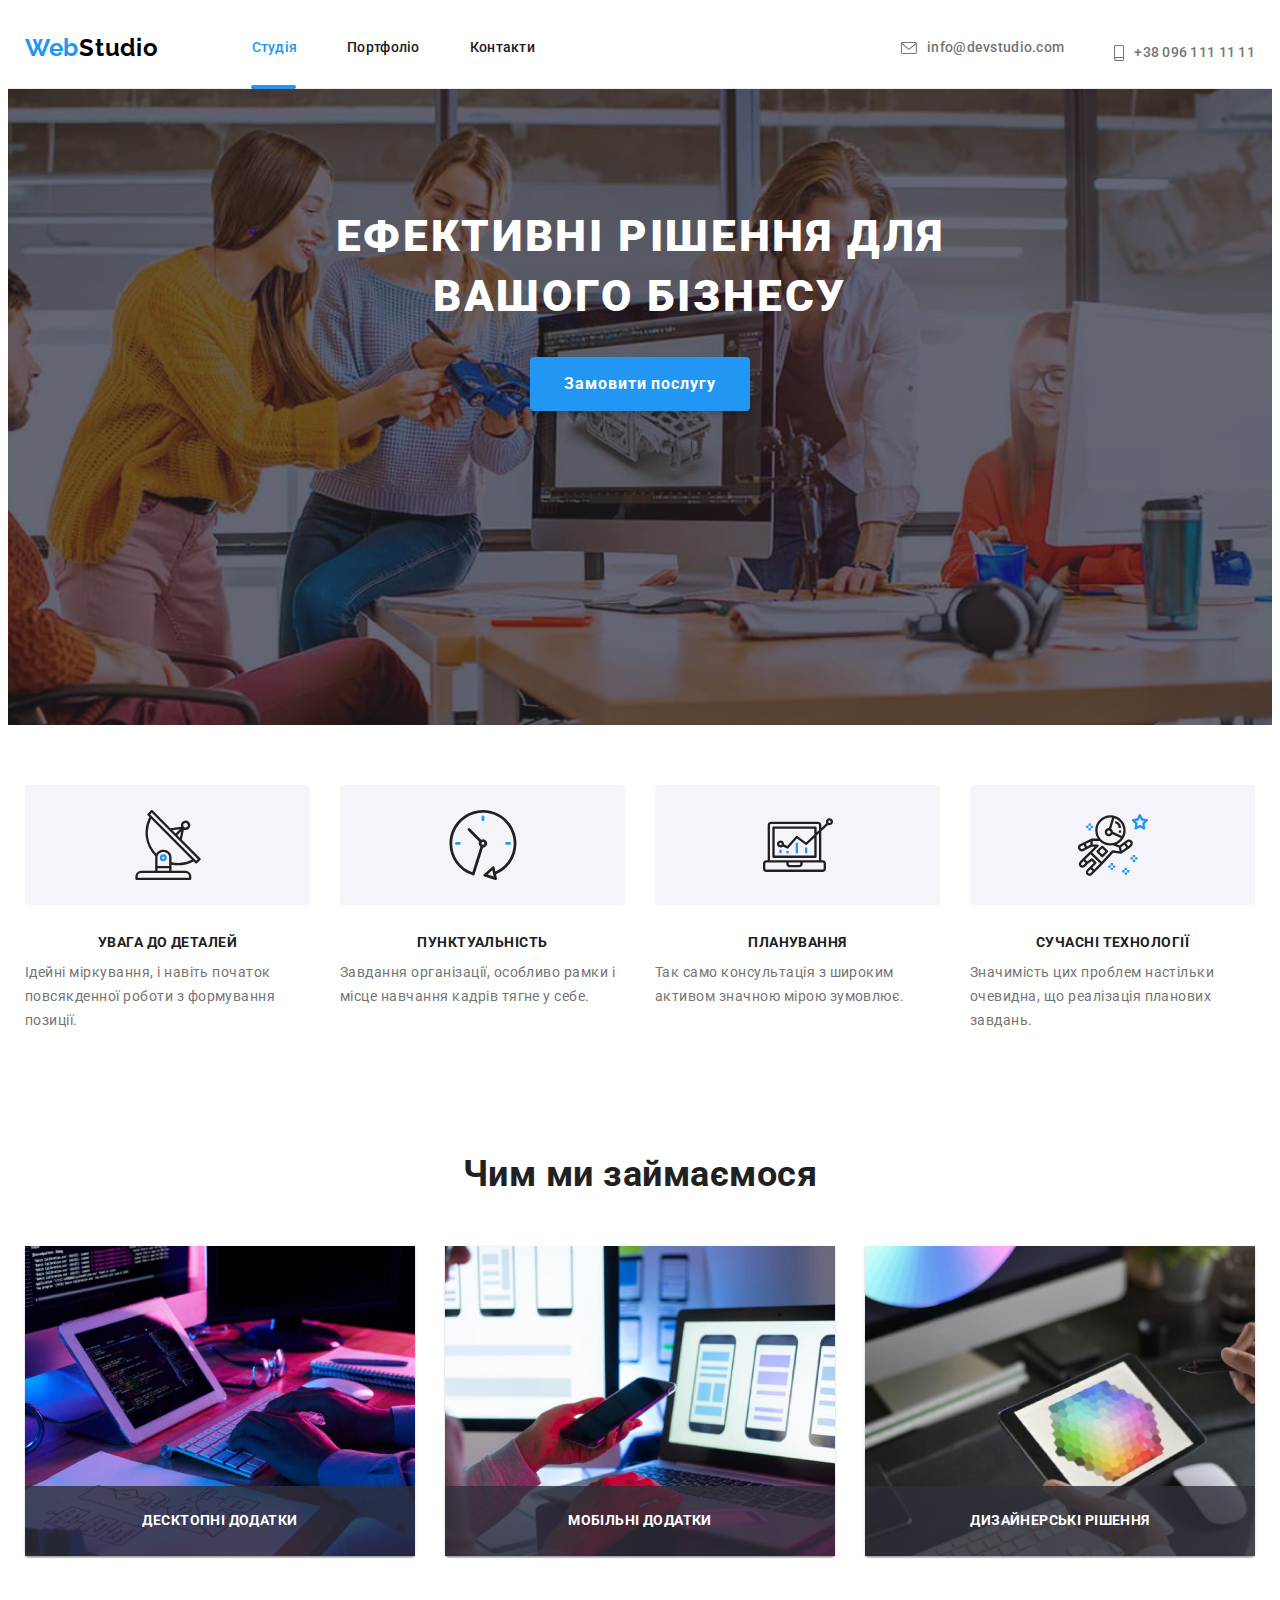
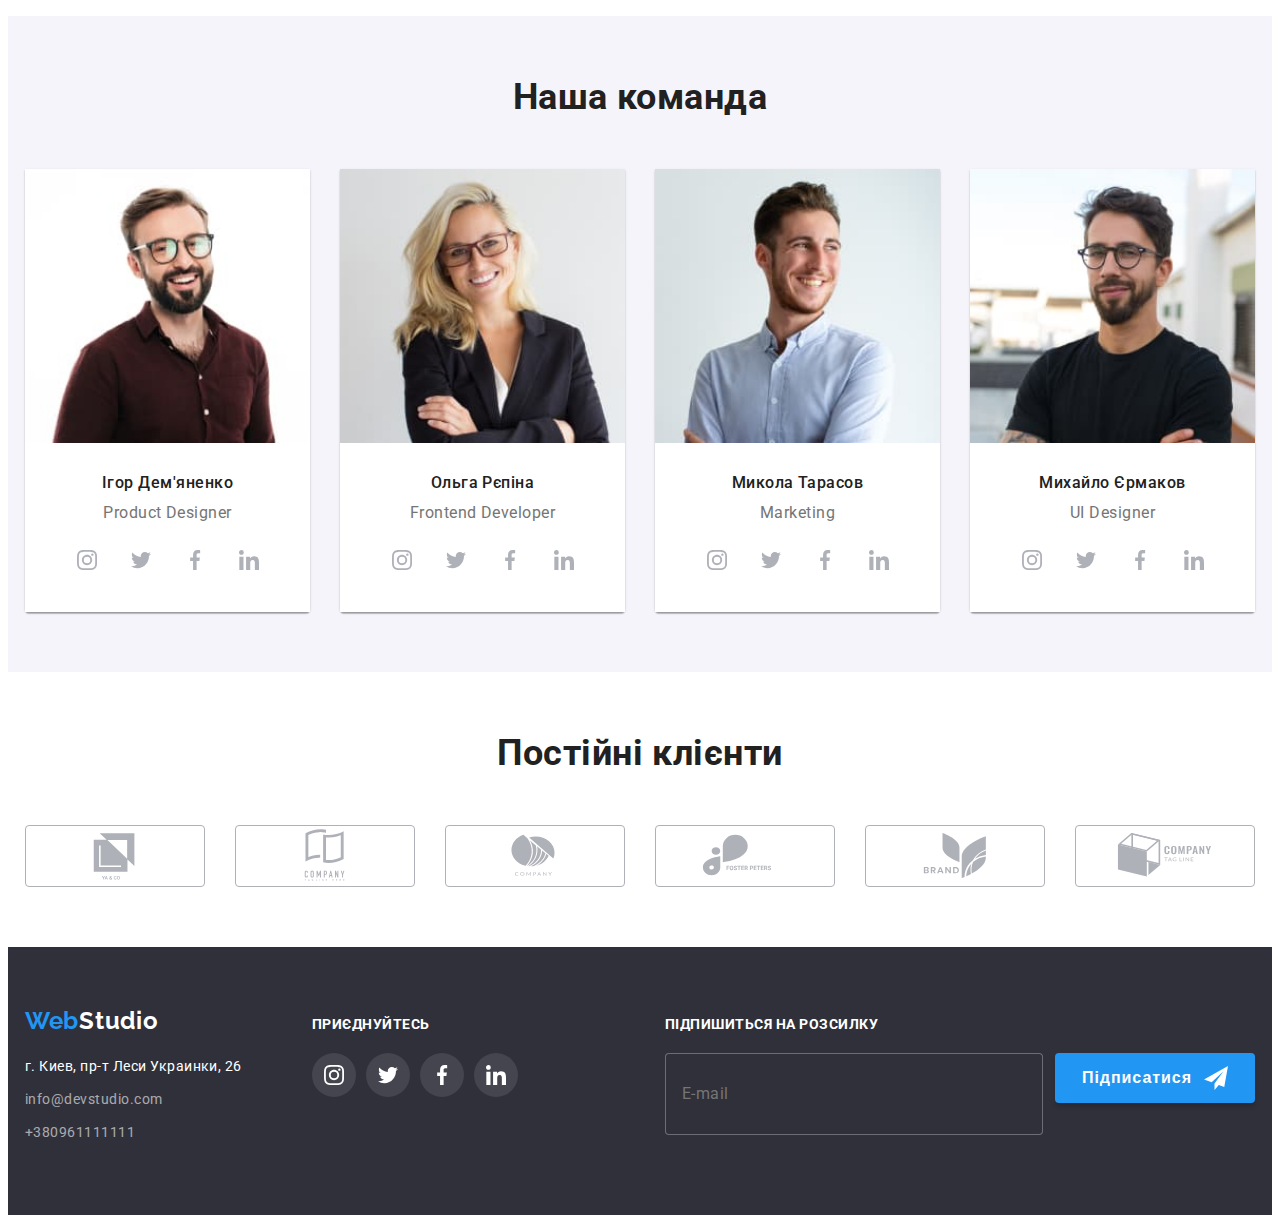
==== index.html @ 458f7651 "attempt 1" ====
<!DOCTYPE html>
<html lang="uk">
<head>
    <meta charset="UTF-8">
    <meta http-equiv="X-UA-Compatible" content="IE=edge">
    <meta name="viewport" content="width=device-width, initial-scale=1.0">
    <title>Головна</title>
    <link rel="preconnect" href="https://fonts.googleapis.com">
    <link rel="preconnect" href="https://fonts.gstatic.com" crossorigin>
    <link href="https://fonts.googleapis.com/css2?family=Raleway:wght@700&family=Roboto:ital,wght@0,400;0,500;0,700;0,900;1,400&display=swap" rel="stylesheet">
    <link rel="stylesheet" href="https://cdnjs.cloudflare.com/ajax/libs/modern-normalize/1.1.0/modern-normalize.min.css" integrity="sha512-wpPYUAdjBVSE4KJnH1VR1HeZfpl1ub8YT/NKx4PuQ5NmX2tKuGu6U/JRp5y+Y8XG2tV+wKQpNHVUX03MfMFn9Q==" crossorigin="anonymous" referrerpolicy="no-referrer">
    <link rel="stylesheet" href="./css/main.min.css">
    

</head>
<body>
    <header class="header">
        <div class="header__container">
            <a href="./index.html" class="logo">Web<span class="Logo--black">Studio</span></a> 
            <!--Навігація -->
            <nav class="navigation">
              <ul class="navigation__list" >
                <li class="navigation__item"><a href="./index.html" class="navigation__link--current navigation__link">Студія</a></li>
                <li class="navigation__item"><a href="./portfolio.html" class=" navigation__link">Портфоліо</a></li>
                <li class="navigation__item"><a href="#" class="navigation__link">Контакти</a></li>
              </ul>
            </nav>
         <!--Контакти -->
            <ul class="head-contacts">
                <li class="head-contacts__item">
                    <a href="mailto:info@devstudio.com" class="head-contacts__link">
                        <svg class="head-contacts__icon"  width="16" height="12"> 
                            <use href="./images/icons.svg#icon-envelope"></use>
                        </svg>
                    info@devstudio.com
                    </a>
                </li>
                <li class="head-contacts__item">
                    <a href="tel:+380961111111" class="head-contacts__link">
                        <svg class="head-contacts__icon" width="10" height="16"> 
                            <use href="./images/icons.svg#icon-smartphone"></use>
                        </svg>
                     +38 096 111 11 11
                    </a>
                </li>
            </ul>

            <button class="btn-open" type="button">
                <svg class="btn-open__icon" width="40" height="40" aria-label="Перемикач мобільного меню">
                  <use href="./images/icons.svg#open-menu"></use>
                </svg>
              </button>
      
              <div class="mob-menu is-hidden">
                <div class="container">
                  <button class="btn-close" type="button">
                    <svg class="btn-close__icon" width="40" height="40" aria-label="Перемикач мобільного меню">
                      <use href="./images/icons.svg#close-menu"></use>
                    </svg>
                  </button>
      
                  <nav class="mob-menu-nav">
                    <ul class="mob-menu-nav__list">
                      <li class="mob-menu-nav__item">
                        <a class="mob-menu-nav__link mob-menu-nav__link--current" href="./index.html">Студія</a>
                      </li>
                      <li class="mob-menu-nav__item">
                        <a class="mob-menu-nav__link" href="./portfolio.html"
                          >Портфоліо</a
                        >
                      </li>
                      <li class="mob-menu-nav__item"><a class="mob-menu-nav__link" href="#">Контакти</a></li>
                    </ul>
                  </nav>
      
                  <div>
                    <ul class="mob-menu-connect-list">
                      <li class="mob-menu-connect-list__item">
                        <a class="mob-menu-connect-list__link" href="tel:+380961111111">+38 096 111 11 11</a>
                      </li>
                      <li class="mob-menu-connect-list__item">
                        <a class="mob-menu-connect-list__link--mail" href="mailto:info@devstudio.com"
                          >info@devstudio.com</a
                        >
                      </li>
                    </ul>
      
                    <ul class="mob-menu-social-list">
                      <li class="mob-menu-social-list__item">
                        <a
                          href="https://www.instagram.com/"
                          class="mob-menu-social-list__link"
                          target="_blank"
                          rel="noopener nofollow noreferrer"
                          lang="en"
                          >Instagram</a
                        >
                      </li>
                      <li class="mob-menu-social-list__item">
                        <a
                          href="https://twitter.com/"
                          class="mob-menu-social-list__link"
                          target="_blank"
                          rel="noopener nofollow noreferrer"
                          lang="en"
                          >Twitter</a
                        >
                      </li>
                      <li class="mob-menu-social-list__item">
                        <a
                          href="https://www.facebook.com/"
                          class="mob-menu-social-list__link"
                          target="_blank"
                          rel="noopener nofollow noreferrer"
                          lang="en"
                          >Facebook</a
                        >
                      </li>
                      <li class="mob-menu-social-list__item">
                        <a
                          href="https://ua.linkedin.com/"
                          class="mob-menu-social-list__link"
                          target="_blank"
                          rel="noopener nofollow noreferrer"
                          lang="en"
                          >LinkedIn</a
                        >
                      </li>
                    </ul>
                  </div>
                </div>
              </div>

        </div>
        <!--Мобільне меню-->
        
        
    </header>
    <main>
        <!--Герой-->   
        <section class="hero">
                    <h1 class="hero__title">Ефективні рішення для вашого бізнесу</h1>
                    <button type="button"  class="hero__button" data-modal-open>Замовити послугу</button>
        </section>   
       
        <!--Наші переваги --> 
        <section class="features">
            <div class="features_container">
            <h2 class="section__title content__title">Наші переваги</h2>
                <ul class="feature__list">
                    <li class="feature__item">
                        <div class="feature__icon">
                            <svg class="feature__svg" width="70" height="70">
                            <use href="./images/icons.svg#antenna"></use>
                            </svg>
                        </div>
                        <h3 class="feature__title">УВАГА ДО ДЕТАЛЕЙ</h3>
                        <p class="feature__description">Ідейні міркування, і навіть початок повсякденної роботи з формування позиції.</p>
                    </li>
                    <li class="feature__item">
                        <div class="feature__icon">
                            <svg class="icon-feature" width="70" height="70">
                            <use href="./images/icons.svg#clock"></use>
                            </svg>
                        </div>
                        <h3 class="feature__title">ПУНКТУАЛЬНІСТЬ</h3>
                        <p class="feature__description">Завдання організації, особливо рамки і місце навчання кадрів тягне у себе.</p>
                    </li>
                    <li class="feature__item">
                        <div class="feature__icon">
                            <svg class="icon-feature" width="70" height="70">
                            <use href="./images/icons.svg#diagram"></use>
                            </svg>
                        </div>
                        <h3 class="feature__title">ПЛАНУВАННЯ</h3>
                        <p class="feature__description">Так само консультація з широким активом значною мірою зумовлює.  </p>
                    </li>
                    <li class="feature__item">
                        <div class="feature__icon">
                            <svg class="icon-feature" width="70" height="70">
                            <use href="./images/icons.svg#astronaut"></use>
                            </svg>
                        </div>
                        <h3 class="feature__title">СУЧАСНІ ТЕХНОЛОГІЇ</h3>
                        <p class="feature__description">Значимість цих проблем настільки очевидна, що реалізація планових завдань.</p>
                    </li>
                </ul>
            </div>
        </section>
        <!-- Чим ми займаємося-->
        <section class="work">
            <div class="work__container">
            <h2 class="work__title">Чим ми займаємося</h2>
                 <ul class="work__list list">
                    <li class="work__item">
                        <a class="work__link" href="">
                     <img src="./images/desktop_programs.jpg" alt="Laptop with code" width="370">
                        <p class="work__direction">десктопні додатки</p>
                        </a>
                    </li>
                    <li class="work__item"> 
                        <a class="work__link" href="">
                    <img src="./images/mobile_applications.jpg" alt="Phone width desktop" width="370">
                        <p class="work__direction">мобільні додатки</p>
                        </a>
                    </li>
                    <li class="work__item"> 
                        <a class="work__link" href="">
                    <img src="./images/design_solution.jpg" alt="Laptop with draw" width="370">
                        <p class="work__direction">дизайнерські рішення</p>
                        </a>
                    </li>
                </ul>
            </div>
        </section> 
        <!--Наша команда-->
        <section class="team">
            <div class="team__container">
                <h2 class="team__title">Наша команда</h2>
                  <ul class="team__list list">
                     <li class="team__item">
                        <picture>
                            <source
                              srcset="
                              ./images/team/desk-member1@1x.jpg 1x,
                              ./images/team/desk-member1@2x.jpg 2x"
                              media="(min-width: 1200px)"
                            />
                            <source
                              srcset="
                              ./images/team/tab-member1@1x.jpg 1x,
                              ./images/team/tab-member1@2x.jpg 2x"
                              media="(min-width: 768px)"
                            />
                            <source
                              srcset="
                              ./images/team/mob-member1@1x.jpg 1x,
                              ./images/team/mob-member1@2x.jpg 2x"
                              media="(max-width: 767px)"
                            />
                            <img src="./images/team/mob-member1@1x.jpg" alt="Ігор Дем'яненко" width="450" height="460">
                        </picture>
                        <div class="member">
                            <h3 class="member__title">Ігор Дем'яненко</h3>
                            <p lang="en" class="member__specialization">Product Designer</p>
                            <ul class="social-networks">
                                <li class="social-networks__item">
                                    <a href="" class="social-networks__link">
                                        <svg class="social-networks__icon" width="20" height="20">
                                            <use href="./images/icons.svg#icon-instagram"></use>
                                        </svg>
                                    </a>
                                </li>
                                <li class="team-soc-item">
                                    <a href="" class="social-networks__link">
                                        <svg class="social-networks__icon" width="20" height="20">
                                            <use href="./images/icons.svg#icon-twitter"></use>
                                        </svg>
                                    </a>
                                </li>
                                <li class="team-soc-item">
                                    <a href="" class="social-networks__link">
                                        <svg class="social-networks__icon" width="20" height="20">
                                            <use href="./images/icons.svg#icon-facebook"></use>
                                        </svg>
                                    </a>
                                </li>
                                <li class="team-soc-item">
                                    <a href="" class="social-networks__link">
                                        <svg class="social-networks__icon" width="20" height="20">
                                            <use href="./images/icons.svg#icon-linkedin"></use>
                                        </svg>
                                    </a>
                                </li>
                            </ul>
                        </div>
                     </li>
                     <li class="team__item">
                        <picture>
                            <source
                              srcset="
                              ./images/team/desk-member2@1x.jpg 1x,
                              ./images/team/desk-member2@2x.jpg 2x"
                              media="(min-width: 1200px)"
                            />
                            <source
                              srcset="
                              ./images/team/tab-member2@1x.jpg 1x,
                              ./images/team/tab-member2@2x.jpg 2x"
                              media="(min-width: 768px)"
                            />
                            <source
                              srcset="
                              ./images/team/mob-member2@1x.jpg 1x,
                              ./images/team/mob-member2@2x.jpg 2x"
                              media="(max-width: 767px)"
                            />
                            <img src="./images/team/mob-member2@1x.jpg" alt="Ольга Рєпіна" width="450" height="460">
                        </picture>
                        <div class="member">
                            <h3 class="member__title">Ольга Рєпіна</h3>
                            <p lang="en" class="member__specialization">Frontend Developer</p>
                            <ul class="social-networks">
                                <li class="social-networks__item">
                                    <a href="" class="social-networks__link">
                                        <svg class="social-networks__icon" width="20" height="20">
                                            <use href="./images/icons.svg#icon-instagram"></use>
                                        </svg>
                                    </a>
                                </li>
                                <li class="team-soc-item">
                                    <a href="" class="social-networks__link">
                                        <svg class="social-networks__icon" width="20" height="20">
                                            <use href="./images/icons.svg#icon-twitter"></use>
                                        </svg>
                                    </a>
                                </li>
                                <li class="team-soc-item">
                                    <a href="" class="social-networks__link">
                                        <svg class="social-networks__icon" width="20" height="20">
                                            <use href="./images/icons.svg#icon-facebook"></use>
                                        </svg>
                                    </a>
                                </li>
                                <li class="team-soc-item">
                                    <a href="" class="social-networks__link">
                                        <svg class="social-networks__icon" width="20" height="20">
                                            <use href="./images/icons.svg#icon-linkedin"></use>
                                        </svg>
                                    </a>
                                </li>
                            </ul>
                        </div>
                     </li>
                     <li class="team__item">
                        <picture>
                            <source
                              srcset="
                              ./images/team/desk-member3@1x.jpg 1x,
                              ./images/team/desk-member3@2x.jpg 2x"
                              media="(min-width: 1200px)"
                            />
                            <source
                              srcset="
                              ./images/team/tab-member3@1x.jpg 1x,
                              ./images/team/tab-member3@2x.jpg 2x"
                              media="(min-width: 768px)"
                            />
                            <source
                              srcset="
                              ./images/team/mob-member3@1x.jpg 1x,
                              ./images/team/mob-member3@2x.jpg 2x"
                              media="(max-width: 767px)"
                            />
                            <img src="./images/team/mob-member3@1x.jpg" alt="Микола Тарасов" width="450" height="460">
                        </picture>
                        <div class="member">
                            <h3 class="member__title">Микола Тарасов</h3>
                            <p lang="en" class="member__specialization">Marketing  </p>
                            <ul class="social-networks">
                                <li class="social-networks__item">
                                    <a href="" class="social-networks__link">
                                        <svg class="social-networks__icon" width="20" height="20">
                                            <use href="./images/icons.svg#icon-instagram"></use>
                                        </svg>
                                    </a>
                                </li>
                                <li class="team-soc-item">
                                    <a href="" class="social-networks__link">
                                        <svg class="social-networks__icon" width="20" height="20">
                                            <use href="./images/icons.svg#icon-twitter"></use>
                                        </svg>
                                    </a>
                                </li>
                                <li class="team-soc-item">
                                    <a href="" class="social-networks__link">
                                        <svg class="social-networks__icon" width="20" height="20">
                                            <use href="./images/icons.svg#icon-facebook"></use>
                                        </svg>
                                    </a>
                                </li>
                                <li class="team-soc-item">
                                    <a href="" class="social-networks__link">
                                        <svg class="social-networks__icon" width="20" height="20">
                                            <use href="./images/icons.svg#icon-linkedin"></use>
                                        </svg>
                                    </a>
                                </li>
                            </ul>
                        </div>
                     </li>
                     <li class="team__item">
                        <picture>
                            <source
                              srcset="
                              ./images/team/desk-member4@1x.jpg 1x,
                              ./images/team/desk-member4@2x.jpg 2x"
                              media="(min-width: 1200px)"
                            />
                            <source
                              srcset="
                              ./images/team/tab-member4@1x.jpg 1x,
                              ./images/team/tab-member4@2x.jpg 2x"
                              media="(min-width: 768px)"
                            />
                            <source
                              srcset="
                              ./images/team/mob-member4@1x.jpg 1x,
                              ./images/team/mob-member4@2x.jpg 2x"
                              media="(max-width: 767px)"
                            />
                            <img src="./images/team/mob-member4@1x.jpg" alt="Михайло Єрмаков" width="450" height="460">
                        </picture>
                        <div class="member">
                            <h3 class="member__title">Михайло Єрмаков</h3>
                            <p lang="en" class="member__specialization">UI Designer</p>
                            <ul class="social-networks">
                                <li class="social-networks__item">
                                    <a href="" class="social-networks__link">
                                        <svg class="social-networks__icon" width="20" height="20">
                                            <use href="./images/icons.svg#icon-instagram"></use>
                                        </svg>
                                    </a>
                                </li>
                                <li class="team-soc-item">
                                    <a href="" class="social-networks__link">
                                        <svg class="social-networks__icon" width="20" height="20">
                                            <use href="./images/icons.svg#icon-twitter"></use>
                                        </svg>
                                    </a>
                                </li>
                                <li class="team-soc-item">
                                    <a href="" class="social-networks__link">
                                        <svg class="social-networks__icon" width="20" height="20">
                                            <use href="./images/icons.svg#icon-facebook"></use>
                                        </svg>
                                    </a>
                                </li>
                                <li class="team-soc-item">
                                    <a href="" class="social-networks__link">
                                        <svg class="social-networks__icon" width="20" height="20">
                                            <use href="./images/icons.svg#icon-linkedin"></use>
                                        </svg>
                                    </a>
                                </li>
                            </ul>
                        </div>
                     </li>
                </ul>
            </div>
        </section>
        <!--Постійні клієнти-->
        <section class="clients">
            <div class="clients__container">
            <h2 class="clients__title">Постійні клієнти</h2>
            <ul class="clients__list list">
                <li class="client__item">
                    <a href="" class="client__link">
                        <svg class="client__icon" width="106" height="60">
                            <use href="./images/icons.svg#client1"></use>
                        </svg>
                    </a>
                </li>
                <li class="client__item">
                    <a href="" class="client__link">
                        <svg class="client__icon" width="106" height="60">
                            <use href="./images/icons.svg#client2"></use>
                        </svg>
                    </a>
                </li>
                <li class="client__item">
                    <a href="" class="client__link">
                        <svg class="client__icon" width="106" height="60">
                            <use href="./images/icons.svg#client3"></use>
                        </svg>
                    </a>
                </li>
                <li class="client__item">
                    <a href="" class="client__link">
                        <svg class="client__icon" width="106" height="60">
                            <use href="./images/icons.svg#client4"></use>
                        </svg>
                    </a>
                </li>
                <li class="client__item">
                    <a href="" class="client__link">
                        <svg class="client__icon" width="106" height="60">
                            <use href="./images/icons.svg#client5"></use>
                        </svg>
                    </a>
                </li>
                <li class="client__item">
                    <a href="" class="client__link">
                        <svg class="client__icon" width="106" height="60">
                            <use href="./images/icons.svg#client6"></use>
                        </svg>
                    </a>
                </li>
            </ul>
            </div>
        </section> 

    </main>

     <footer class="footer">
       <div class="footer__container">
           <div class="footer__data">
              
                <a href="./index.html" class="logo">Web<span class="logo--white">Studio</span></a>  
              
                <address>
              
                 <ul class="footer-contacts">
                    <li class="footer-contacts__item"><a href="https://goo.gl/maps/CPtrU1FHBa2aNyZL9" target="_blank" rel="noopener noreferrer" class="footer-contacts__link map">г. Киев, пр-т Леси Украинки, 26</a></li>
                    <li class="footer-contacts__item"><a href="mailto:info@devstudio.com" class="footer-contacts__link">info@devstudio.com</a></li>
                    <li class="footer-contacts__item"><a href="tel:+380961111111" class="footer-contacts__link">+380961111111</a></li>
                 </ul>
                </address>
           </div>
           <div class="footer-social-networks">
            <p class="footer-social-networks__text">ПРИЄДНУЙТЕСЬ</p>
            <ul class="footer-social-networks__list">
                <li class="footer-social-networks__item">
                    <a href="" class="footer-social-networks__link">
                        <svg class="footer-social-networks__icon"  width="20px" height="20px">
                            <use href="./images/icons.svg#icon-instagram"></use>
                        </svg>
                    </a>
                </li>
                <li class="footer-social-networks__item">
                    <a href="" class="footer-social-networks__link">
                        <svg class="footer-social-networks__icon"  width="20px" height="20px">
                            <use href="./images/icons.svg#icon-twitter"></use>
                        </svg>
                    </a>
                </li>
                <li class="footer-social-networks__item">
                    <a href="" class="footer-social-networks__link">
                        <svg class="footer-social-networks__icon"  width="20px" height="20px">
                            <use href="./images/icons.svg#icon-facebook"></use>
                        </svg>
                    </a>
                </li>
                <li class="footer-social-networks__item">
                    <a href="" class="footer-social-networks__link">
                        <svg class="footer-social-networks__icon"  width="20px" height="20px">
                            <use href="./images/icons.svg#icon-linkedin"></use>
                        </svg>
                    </a>
                </li>
            </ul>
           </div>
           <div class="subscription">
            <p class="footer-social-networks__text">підпишиться на розсилку</p>
            <form class="subscription-form">
            <label for="subscription-mail"></label>
            <input class="subscription__input" type="email" name="mail" id="subscription-mail" placeholder="E-mail">
            <button class="subscription__button" type="submit">
                <span class="subscription__text">Підписатися
                <svg class="subscription__icon" width="24" height="24">
                <use href="./images/icons.svg#icon-send"></use>
                </svg>
                </span>
            </button>
            </form>
           </div>
       </div>
    </footer>
    
    
    <!--Модальне вікно-->

     <div class="backdrop is-hidden " data-modal>
            <div class="modal">
                <button type="button" class="modal__button-close" data-modal-close>
                    <svg class="modal__icon-close" width="18px" height="18px">
                        <use href="./images/icons.svg#close-mod-w"></use>
                    </svg>
                </button>
                
                <p class="form__text">Залиште свої дані, ми вам передзвонимо</p>
                
                <form class="form">
                    <div class="form__field">
                        <label class="form__label" for="name" >Ім'я</label>
                            <input class="form__input" type="text" name="name" id="name" autofocus>
                            <svg class="form__icon" width="18" height="18">
                                <use href="./images/icons.svg#icon-person"></use>
                            </svg>
                    </div>
                    <div class="form__field">
                        <label class="form__label" for="telephone" >Телефон</label>
                            <input class="form__input" type="tel" name="telephone" id="telephone">
                            <svg class="form__icon" width="18" height="18">
                                <use href="./images/icons.svg#icon-phone"></use>
                            </svg>
                    </div>
                    <div class="form__field">
                        <label class="form__label" for="email" >Пошта</label>
                            <input class="form__input" type="email" name="email" id="email">
                            <svg class="form__icon" width="18" height="18">
                                <use href="./images/icons.svg#icon-email"></use>
                            </svg>
                    </div>

                    <div class="form__field">
                        <label class="form__label" for="coment" >Коментар</label>
                        <textarea name="coment" id="coment" placeholder="Введіть текст"></textarea>
                    </div>
                    
                    <label class="agreement">
                        <input class="agreement__check" type="checkbox" name="agreement">
                        <span class="agreement__icon"></span>
                        <span class="agreement__text">Погоджуюся з розсилкою та приймаю <a href="" class="agreement__link">Умови договору</a></span>                    
                    </label>

                    <button class="agreement__button" type="submit">Відправити</button>

                </form>
            </div>    
    </div>
    <script src="./js/mob-menu.js"></script>
    <script src="./js/modal.js"></script>
</body>
</html>
---- css/main.min.css ----
:root{--accent-color: #2196F3;--primmary-text-color: #757575;--secondary-text-color: #212121;--primary-bg-color:#F5F5F5;--secondary-bg-color:#F5F4FA;--secondary-color1: #2F303A;--secondary-color2: #000000;--secondary-color3:#FFFFFF;--decoration-color:#AFB1B8;--set-gap:30px;--set-shadow:0px 1px 3px rgba(0, 0, 0, 0.12), 0px 1px 1px rgba(0, 0, 0, 0.14), 0px 2px 1px rgba(0, 0, 0, 0.2);--timing-function: cubic-bezier(0.4, 0, 0.2, 1);--bg-gradient: rgba(47, 48, 58, 0.4)}.portfoliio__container,.footer__container,.clients__container,.team__container,.work__container,.features_container,.header__container{width:100%;padding-left:15px;padding-right:15px;margin:0 auto}@media screen and (min-width: 480px){.portfoliio__container,.footer__container,.clients__container,.team__container,.work__container,.features_container,.header__container{width:480px}}@media screen and (min-width: 768px){.portfoliio__container,.footer__container,.clients__container,.team__container,.work__container,.features_container,.header__container{width:768px}}@media screen and (min-width: 1200px){.portfoliio__container,.footer__container,.clients__container,.team__container,.work__container,.features_container,.header__container{width:1230px}}.project__link,.footer-contacts__link,.head-contacts__link,.navigation__link,.mob-menu-social-list__link,.mob-menu-connect-list__link--mail,.mob-menu-connect-list__link,.mob-menu-nav__link{text-decoration:none}.portfolio,.footer,.clients,.team,.work,.features{padding-top:60px;padding-bottom:60px}@media screen and (min-widh: 1200px){.portfolio,.footer,.clients,.team,.work,.features{padding-top:94px;padding-bottom:94px}}.portfolio__title,.content__title{position:absolute;width:1px;height:1px;margin:-1px;border:0;padding:0;white-space:nowrap;-webkit-clip-path:inset(100%);clip-path:inset(100%);clip:rect(0 0 0 0);overflow:hidden}.clients__title,.team__title,.work__title,.features__title{margin-bottom:30px;text-align:center;color:var(--secondary-text-color);font-weight:700;font-size:36px;line-height:1.2}@media screen and (min-width: 1200px){.clients__title,.team__title,.work__title,.features__title{margin-bottom:50px}}body{color:var(--primmary-text-color);font-family:Roboto,sans-serif;letter-spacing:.03em}p,h1,h2,h3,h4,h5,h6{margin:0}ul{margin:0;padding-left:0;list-style:none}img{display:block;max-width:100%;height:auto;width:100%}.mob-menu{position:fixed;top:0;right:0;z-index:10;width:100%;height:100%;padding:48px 40px;opacity:1;transform:translate(0, 0);background-color:var(--secondary-color3)}@media screen and (min-width: 768px){.mob-menu{display:none}}.mob-menu.is-hidden{transform:translateX(50%);visibility:hidden;opacity:0;pointer-events:none}.mob-menu .container{display:flex;flex-direction:column;justify-content:space-between;height:100%;overflow:auto}.mob-menu-nav__item:not(:last-child){margin-bottom:32px}.mob-menu-nav__link{transition:color 250ms var(--timing-function);font-weight:500;font-size:40px;line-height:1.17;letter-spacing:.02em;color:var(--secondary-text-color)}.mob-menu-nav__link:hover,.mob-menu-nav__link:focus{color:var(--accent-color)}.mob-menu-nav__link--current{color:var(--accent-color)}.mob-menu-connect-list{margin-bottom:64px}.mob-menu-connect-list__item:not(:last-child){margin-bottom:32px}.mob-menu-connect-list__link{font-weight:500;font-size:34px;line-height:17px;letter-spacing:.02em;color:var(--accent-color)}.mob-menu-connect-list__link--mail{transition:color 250ms var(--timing-function);font-weight:500;font-size:24px;line-height:1.16;letter-spacing:.02em;color:var(--primmary-text-color)}.mob-menu-connect-list__link--mail:hover,.mob-menu-connect-list__link--mail:focus{color:var(--accent-color)}.no-scroll{overflow:hidden}.logo{display:block;font-family:Raleway,sans-serif;font-weight:700;font-size:24px;line-height:1.16;letter-spacing:.03em;color:var(--accent-color);text-decoration:none}.Logo--black{color:var(--secondary-color2)}.logo--white{color:var(--secondary-color3)}@media screen and (min-width: 768px){.btn-open{display:none}}.btn-close,.btn-open{margin-left:auto;width:40px;height:40px;padding:0;background-color:rgba(0,0,0,0);border:none;cursor:pointer}.btn-close{position:absolute;top:10px;right:15px}.btn-close__icon,.btn-open__icon{transition:fill 250ms var(--timing-function);fill:var(--secondary-text-color)}.btn-close__icon:hover,.btn-close__icon:focus,.btn-open__icon:hover,.btn-open__icon:focus{fill:var(--accent-color)}.modal__button-close{display:flex;align-items:center;justify-content:center;position:absolute;width:30px;height:30px;top:8px;right:8px;border:1px solid rgba(0,0,0,.1);border-radius:50%;background-color:rgba(0,0,0,0);cursor:pointer}.modal__button-close:hover .modal__icon-close,.modal__button-close:focus .modal__icon-close{fill:var(--accent-color)}.agreement__button{display:block;margin-left:auto;margin-right:auto;margin-top:30px;font-family:inherit;color:var(--secondary-color3);min-width:200px;min-height:50px;background-color:var(--accent-color);box-shadow:0px 4px 4px rgba(0,0,0,.15);border-color:rgba(0,0,0,0);border-radius:4px;font-weight:700;font-size:16px;line-height:1.87;align-items:center;text-align:center;letter-spacing:.06em;cursor:pointer;transition:backround-color 250ms var(--timing-function)}.agreement__button:hover,.agreement__button:focus{background-color:#188ce8}.subscription__button{display:flex;justify-content:center;align-items:center;width:200px;height:50px;padding-top:10px;padding-bottom:10px;margin-left:auto;margin-right:auto;border-radius:4px;font-weight:700;font-size:16px;line-height:1.87px;letter-spacing:.06em;border-color:rgba(0,0,0,0);background-color:var(--accent-color);color:var(--secondary-color3);cursor:pointer;box-shadow:0px 4px 4px rgba(0,0,0,.15)}.project-filter__button{padding-top:6px;padding-right:22px;padding-bottom:6px;padding-left:22px;font-family:inherit;background-color:var(--secondary-bg-color);border-radius:4px;font-weight:500;font-size:16px;line-height:1.62;color:var(--secondary-text-color);border:none;transition:background-color 250ms var(--timing-function),color 250ms var(--timing-function),box-shadow 250ms var(--timing-function)}.project-filter__button:hover,.project-filter__button:focus{color:var(--secondary-color3);background:var(--accent-color);box-shadow:0px 3px 1px rgba(0,0,0,.1),0px 1px 2px rgba(0,0,0,.08),0px 2px 2px rgba(0,0,0,.12)}.project-filter__button:hover{cursor:pointer}.mob-menu-social-list{display:flex;flex-wrap:wrap}.mob-menu-social-list__item{padding-left:10px}.mob-menu-social-list__item:first-child{padding-left:0;padding-right:10px}.mob-menu-social-list__item:not(:last-child){padding-right:10px;border-right:1px solid rgba(33,33,33,.2)}.mob-menu-social-list__link{font-weight:500;font-size:18px;line-height:1.22;letter-spacing:.02em;color:var(--accent-color)}.social-networks{display:flex;gap:10px;margin-top:16px;align-items:center;justify-content:center;list-style:none}.social-networks__link{display:flex;align-items:center;justify-content:center;gap:10px;width:44px;height:44px;border-radius:50%;transition:background-color 250ms var(--timing-function)}.social-networks__link:hover,.social-networks__link:focus{background-color:var(--accent-color)}.social-networks__link:hover .social-networks__icon,.social-networks__link:focus .social-networks__icon{fill:var(--secondary-color3)}.social-networks__icon{fill:var(--decoration-color);transition:fill 250ms var(--timing-function)}.footer-social-networks{text-align:center;margin-bottom:60px}@media screen and (min-width: 768px){.footer-social-networks{margin-bottom:102px}}@media screen and (min-width: 1200px){.footer-social-networks{margin-bottom:0;margin-left:70px;text-align:left}}.footer-social-networks__text{display:block;margin-bottom:20px;font-weight:700;font-size:14px;line-height:1.14;text-transform:uppercase;color:var(--secondary-color3)}.footer-social-networks__list{display:flex;gap:10px;margin-top:20px;align-items:center;justify-content:center;list-style:none}.footer-social-networks__link{display:flex;align-items:center;justify-content:center;gap:10px;width:44px;height:44px;border-radius:50%;background-color:rgba(255,255,255,.1);transition:background-color 250ms var(--timing-function)}.footer-social-networks__link:hover,.footer-social-networks__link:focus{background-color:var(--accent-color)}.footer-social-networks__icon{fill:var(--secondary-color3)}.backdrop{position:fixed;top:0;left:0;width:100%;height:100%;background-color:rgba(0,0,0,.2);opacity:1;transition:opacity 250ms var(--timing-function),visibility 250ms var(--timing-function)}.backdrop.is-hidden .modal{transform:translate(-50%, -50%) scale(5) rotate(-360deg)}.is-hidden{opacity:0;visibility:hidden;pointer-events:none}@media screen and (min-width: 768px){.is-hidden{width:450px}}@media screen and (min-width: 1200px){.is-hidden{width:528px;height:581px}}.modal{position:absolute;top:50%;left:50%;padding:40px;opacity:1;transform:translate(-50%, -50%) scale(1) rotate(360deg);transition:transform 250ms var(--timing-function),opacity 250ms var(--timing-function);width:450px;height:609px;background-color:var(--secondary-color3);box-shadow:var(--set-shadow);border-radius:4px}@media screen and (min-width: 1200px){.modal{width:528px;height:581px}}.form{margin-left:auto;margin-right:auto}.form__text{margin-bottom:12px;font-family:"Roboto";font-style:normal;font-weight:700;font-size:20px;line-height:1.5;text-align:center;letter-spacing:.03em;color:var(--secondary-text-color)}@media screen and (min-width: 1200px){.form__text{line-height:1.15}}.form__field{position:relative;margin-bottom:10px}.form__label{display:flex;align-items:center;height:14px;margin-bottom:4px;font-family:"Roboto";font-style:normal;font-weight:400;font-size:12px;line-height:1.16;letter-spacing:.01em;color:var(--primmary-text-color)}.form__input{height:40px;width:100%;padding-left:42px;border:1px solid rgba(33,33,33,.2);border-radius:4px;cursor:pointer;transition:border 250ms var(--timing-function)}.form__input:hover,.form__input:focus{border:1px solid var(--accent-color)}.form__input:focus+.form__icon,.form__input:hover+.form__icon{fill:var(--accent-color)}.form__icon{position:absolute;top:50%;left:15px;transition:fiil 250ms var(--timing-function)}.form__icon:hover,.form__icon:focus{fill:var(--accent-color)}textarea{margin-left:auto;margin-right:auto;padding-top:12px;padding-left:16px;padding-right:16px;padding-bottom:12px;resize:none;width:370px;height:120px;font-weight:400;font-size:12px;line-height:1.16;letter-spacing:.01em;color:rgba(117,117,117,.5);border:1px solid rgba(33,33,33,.2);border-radius:4px;cursor:pointer;fill:currentColor;transition:border 250ms var(--timing-function)}@media screen and (min-width: 1200px){textarea{width:448px}}textarea:hover,textarea:focus{border:1px solid var(--accent-color)}.agreement{display:flex;align-items:center;justify-content:center;margin-top:20px;font-weight:400;font-size:14px;line-height:1.71;letter-spacing:.03em;color:var(--primmary-text-color)}.agreement__text{font-family:"Roboto";font-weight:400;font-size:12px;line-height:1.16;letter-spacing:.03em}@media screen and (min-width: 1200px){.agreement__text{font-size:14px;line-height:1.71}}.agreement__check{-webkit-appearance:none;-moz-appearance:none;appearance:none;position:absolute;width:1px;height:1px;margin:-1px;border:0;padding:0;clip:rect(0 0 0 0);overflow:hidden}.agreement__check:checked+.agreement__icon{border-color:var(--accent-color);background-color:var(--accent-color);background-image:url(../images/check-icon.svg);background-size:contain;background-origin:border-box}.agreement__icon{display:inline-block;width:16px;height:15px;margin-right:7px;border:2px solid var(--secondary-text-color);border-radius:2px;transition:background-color 250ms cubic-bezier(0.4, 0, 0.2, 1)}@media screen and (min-width: 1200px){.agreement__icon{margin-left:14px}}.agreement__link{color:var(--accent-color)}.header{display:flex;align-items:center;height:60px;background-color:var(--secondary-color3);border-bottom:1px solid #ececec}@media screen and (min-width: 768px){.header{height:80px}}.header__container{display:flex;align-items:center}@media screen and (max-width: 1200px){.header__container{justify-content:space-between}}.navigation__list,.head-contacts{display:flex;align-items:center}@media screen and (max-width: 767px){.navigation__list,.head-contacts{display:none}}@media screen and (min-width: 1200px){.navigation__list{margin-left:93px}}.navigation__item:not(:first-child){margin-left:50px}.navigation__link--current::after{content:"";position:absolute;display:block;left:0;bottom:0;margin:-1px;width:100%;height:4px;border-radius:2px;background-color:var(--accent-color)}.navigation__link{display:block;padding-top:32px;padding-bottom:32px;color:var(--secondary-text-color);font-weight:500;font-size:14px;line-height:1.14;letter-spacing:.02em;transition:color 250ms var(--timing-function)}.navigation__link:hover,.navigation__link:focus{color:var(--accent-color)}.navigation__item{position:relative}.navigation__item .navigation__link--current{color:var(--accent-color)}@media screen and (max-width: 1199px){.head-contacts{flex-direction:column;align-items:flex-start;justify-content:flex-start}}@media screen and (min-width: 1200px){.head-contacts{margin-left:auto}}.head-contacts__item:not(:first-child){margin-top:10px}@media screen and (min-width: 1200px){.head-contacts__item:not(:first-child){margin-left:50px}}.head-contacts__link{display:flex;align-items:center;justify-content:center;color:var(--primmary-text-color);transition:color 250ms var(--timing-function),fill 250ms cubic-bezier(0.4, 0, 0.2, 1);font-weight:500;font-size:12px;line-height:1.16;letter-spacing:.02em}@media screen and (min-width: 1200px){.head-contacts__link{font-size:14px;line-height:1.14}}.head-contacts__link:hover,.head-contacts__link:focus{color:var(--accent-color);fill:var(--accent-color)}.head-contacts__icon{margin-right:10px;fill:currentColor}.hero{height:400px;max-width:1600px;padding-top:118px;padding-bottom:118px;margin-left:auto;margin-right:auto;background-image:linear-gradient(to right, var(--bg-gradient), var(--bg-gradient)),url(/images/hero/mob-hero-img@1x.jpg);background-size:cover;background-repeat:no-repeat;background-position:center;text-align:center}@media(min-device-pixel-ratio: 2),(-webkit-min-device-pixel-ratio: 2),(min-resolution: 192dpi),(min-resolution: 2dppx){.hero{background-image:linear-gradient(to right, var(--bg-gradient), var(--bg-gradient)),url(/images/hero/mob-hero-img@2x.jpg)}}@media screen and (min-width: 768px){.hero{background-image:linear-gradient(to right, var(--bg-gradient), var(--bg-gradient)),url(/images/hero/tab-hero-img@1x.jpg)}}@media screen and (min-width: 768px)and (min-device-pixel-ratio: 2),screen and (min-width: 768px)and (-webkit-min-device-pixel-ratio: 2),screen and (min-width: 768px)and (min-resolution: 192dpi),screen and (min-width: 768px)and (min-resolution: 2dppx){.hero{background-image:linear-gradient(to right, var(--bg-gradient), var(--bg-gradient)),url(/images/hero/tab-hero-img@2x.jpg)}}@media screen and (min-width: 1200px){.hero{background-image:linear-gradient(to right, var(--bg-gradient), var(--bg-gradient)),url(/images/hero/desk-hero-img@1x.jpg)}}@media screen and (min-width: 1200px)and (min-device-pixel-ratio: 2),screen and (min-width: 1200px)and (-webkit-min-device-pixel-ratio: 2),screen and (min-width: 1200px)and (min-resolution: 192dpi),screen and (min-width: 1200px)and (min-resolution: 2dppx){.hero{background-image:linear-gradient(to right, var(--bg-gradient), var(--bg-gradient)),url(/images/hero/desk-hero-img@1x.jpg)}}.hero__title{margin-left:auto;margin-right:auto;max-width:360px;height:auto;font-weight:900;font-size:26px;line-height:1.61;text-align:center;letter-spacing:.06em;text-transform:uppercase;color:var(--secondary-color3)}@media screen and (min-width: 1200px){.hero__title{max-width:696px;font-size:44px;line-height:1.36}}.hero__button{margin-top:30px;display:inline-block;padding:10px 32px;font-family:inherit;color:var(--secondary-color3);min-width:216px;min-height:50px;background:var(--accent-color);box-shadow:0px 4px 4px rgba(0,0,0,.15);border-radius:4px;font-weight:700;font-size:16px;line-height:1.87;letter-spacing:.06em;border-color:rgba(0,0,0,0)}.hero__button:hover{cursor:pointer}.feature__list{display:flex;flex-wrap:wrap;margin-left:calc(-1*var(--set-gap));margin-top:calc(-1*var(--set-gap))}.feature__list .feature__item{width:100%;margin-left:var(--set-gap);margin-top:var(--set-gap);text-align:center}@media screen and (min-width: 768px){.feature__list .feature__item{flex-basis:calc(50% - var(--set-gap));margin-left:var(--set-gap);margin-top:var(--set-gap)}}@media screen and (min-width: 1200px){.feature__list .feature__item{flex-basis:calc(25% - var(--set-gap));margin-left:var(--set-gap);margin-top:var(--set-gap)}}.feature__icon{display:flex;max-width:450px;height:120px;border-radius:4px;align-items:center;justify-content:center;margin-bottom:30px;background-color:var(--secondary-bg-color)}.feature__title{font-weight:700;font-size:14px;line-height:1.14;color:var(--secondary-text-color)}.feature__description{text-align:left;max-width:100%;margin-top:10px;font-weight:400;font-size:14px;line-height:1.71;color:var(--primmary-text-color)}@media screen and (max-width: 1199px){.work{display:none}}.work__list{display:flex;flex-wrap:wrap;margin-left:calc(-1*var(--set-gap));margin-top:calc(-1*var(--set-gap))}.work__item{position:relative;flex-basis:calc(33.3333333333% - var(--set-gap));margin-left:var(--set-gap);margin-top:var(--set-gap);border-radius:0px 0px 4px 4px;box-shadow:var(--set-shadow)}.work__link{display:flex;position:relative}.work__direction{display:flex;align-items:center;justify-content:center;position:absolute;left:0;bottom:0;width:100%;height:70px;font-family:"Roboto";font-style:normal;font-weight:700;font-size:14px;line-height:1.14;letter-spacing:.03em;text-transform:uppercase;color:var(--secondary-color3);background:rgba(47,48,58,.8)}.team{background-color:var(--secondary-bg-color)}.team__list{display:flex;flex-wrap:wrap;margin-left:calc(-1*var(--set-gap));margin-top:calc(-1*var(--set-gap))}.team__item{margin-left:var(--set-gap);margin-top:var(--set-gap);text-align:center;border-radius:0px 0px 4px 4px;box-shadow:var(--set-shadow)}@media screen and (min-width: 768px){.team__item{flex-basis:calc(50% - var(--set-gap));margin-left:var(--set-gap);margin-top:var(--set-gap)}}@media screen and (min-width: 1200px){.team__item{flex-basis:calc(25% - var(--set-gap));margin-left:var(--set-gap);margin-top:var(--set-gap)}}.member__title{font-weight:500;font-size:16px;line-height:1.2;color:var(--secondary-text-color)}.member{padding-top:30px;padding-bottom:30px;background-color:var(--secondary-color3)}.member__specialization{margin-top:10px;font-weight:400;font-size:16px;line-height:1.2;color:var(--primmary-text-color)}.clients__list{display:flex;flex-wrap:wrap;align-items:center;justify-content:center;margin-left:calc(-1*var(--set-gap));margin-top:calc(-1*var(--set-gap))}.clients__list .client__item{position:relative;width:100%;margin-left:var(--set-gap);margin-top:var(--set-gap);text-align:center;flex-basis:calc(50% - var(--set-gap))}@media screen and (min-width: 768px){.clients__list .client__item{flex-basis:calc(33.3333333333% - var(--set-gap));margin-left:var(--set-gap);margin-top:var(--set-gap)}}@media screen and (min-width: 1200px){.clients__list .client__item{flex-basis:calc(16.6666666667% - var(--set-gap));margin-left:var(--set-gap);margin-top:var(--set-gap)}}.client__link{display:flex;align-items:center;justify-content:center;max-width:100%;height:auto;color:var(--decoration-color);border:1px solid var(--decoration-color);border-radius:4px;transition:color 250ms var(--timing-function)}.client__link:hover,.client__link:focus{color:var(--accent-color);border:1px solid var(--accent-color)}.client__icon{fill:currentColor}.footer{background-color:var(--secondary-color1)}.footer__container{display:flex;flex-wrap:wrap;align-items:center;justify-content:center}@media screen and (min-width: 768px){.footer__container{justify-content:space-around}}@media screen and (min-width: 1200px){.footer__container{align-items:baseline}}.footer__data{display:flex;flex-direction:column;align-items:center;width:100%;margin-bottom:60px}@media screen and (min-width: 768px){.footer__data{width:auto}}@media screen and (min-width: 1200px){.footer__data{margin-bottom:0;align-items:flex-start}}.footer-contacts{margin-top:20px}.footer-contacts__item{text-align:center}@media screen and (min-width: 1200px){.footer-contacts__item{text-align:left}}.footer-contacts__item:not(:last-child){margin-bottom:8px}@media screen and (min-width: 1200px){.footer-contacts__item:not(:last-child){margin-bottom:9px}}.footer-contacts__item>.map{color:var(--secondary-color3)}.footer-contacts__link{display:inline-block;font-style:normal;font-size:14px;line-height:1.71;color:rgba(255,255,255,.6);transition:color 250ms var(--timing-function)}.footer-contacts__link:hover,.footer-contacts__link:focus{color:var(--accent-color)}.subscription{text-align:center;display:block;justify-content:center}@media screen and (min-width: 1200px){.subscription{margin-left:auto;text-align:left}}.subscription-form{display:flex;flex-wrap:wrap;justify-content:center}.subscription__input{margin-bottom:20px;width:100%;height:50px;padding-left:16px;padding-top:15px;padding-bottom:15px;border:1px solid rgba(255,255,255,.3);border-radius:4px;background-color:var(--secondary-color1);font-family:"Roboto";font-weight:400;font-size:16px;line-height:1.25;letter-spacing:.03em;color:rgba(255,255,255,.6)}@media screen and (min-width: 1200px){.subscription__input{width:358px;margin-right:12px}}.subscription__text{display:flex;align-items:center}.subscription__icon{margin-left:12px}.portfolio{background-color:var(--secondary-color3)}.project-filter__list{display:flex;justify-content:center;margin-bottom:50px}.project-filter__list>li:not(:first-child){margin-left:8px}.project__list{display:flex;flex-wrap:wrap;margin-left:calc(-1*var(--set-gap));margin-top:calc(-1*var(--set-gap))}.project__item{flex-basis:calc(33.3333333333% - var(--set-gap));margin-left:var(--set-gap);margin-top:var(--set-gap)}.project__thumb{display:block;position:relative;overflow:hidden}.project__thumb::before{display:inline-block;content:"";position:absolute;top:0;left:0;width:100%;height:100%;background:rgba(33,150,243,.9);transform:translateY(100%);transition:transform 250ms var(--timing-function)}.project__description{display:block;position:absolute;top:50%;left:50%;transform:translate(-50%, 150%);transition:transform 250ms var(--timing-function);width:100%;overflow:auto;padding-left:24px;padding-right:24px;font-family:"Roboto";font-style:normal;font-weight:400;font-size:18px;line-height:1.55;letter-spacing:.03em;color:var(--secondary-color3)}.project__content{border-left:1px solid #eee;border-bottom:1px solid #eee;border-right:1px solid #eee;padding-top:20px;padding-right:24px;padding-bottom:20px;padding-left:24px}.project__title{font-weight:700;font-size:18px;line-height:2;color:var(--secondary-text-color);letter-spacing:.06em}.project__type{margin-top:4px;font-size:16px;line-height:1.87;color:var(--primmary-text-color)}.project__link{display:block;position:relative;text-decoration:none;transition:box-shadow 250ms var(--timing-function)}.project__link:hover,.project__link:focus{box-shadow:0px 1px 1px rgba(0,0,0,.12),0px 4px 4px rgba(0,0,0,.06),1px 4px 6px rgba(0,0,0,.16)}.project__link:hover .project__thumb::before{transform:translateY(0)}.project__link:hover .project__description{transform:translate(-50%, -50%)}/*# sourceMappingURL=main.min.css.map */
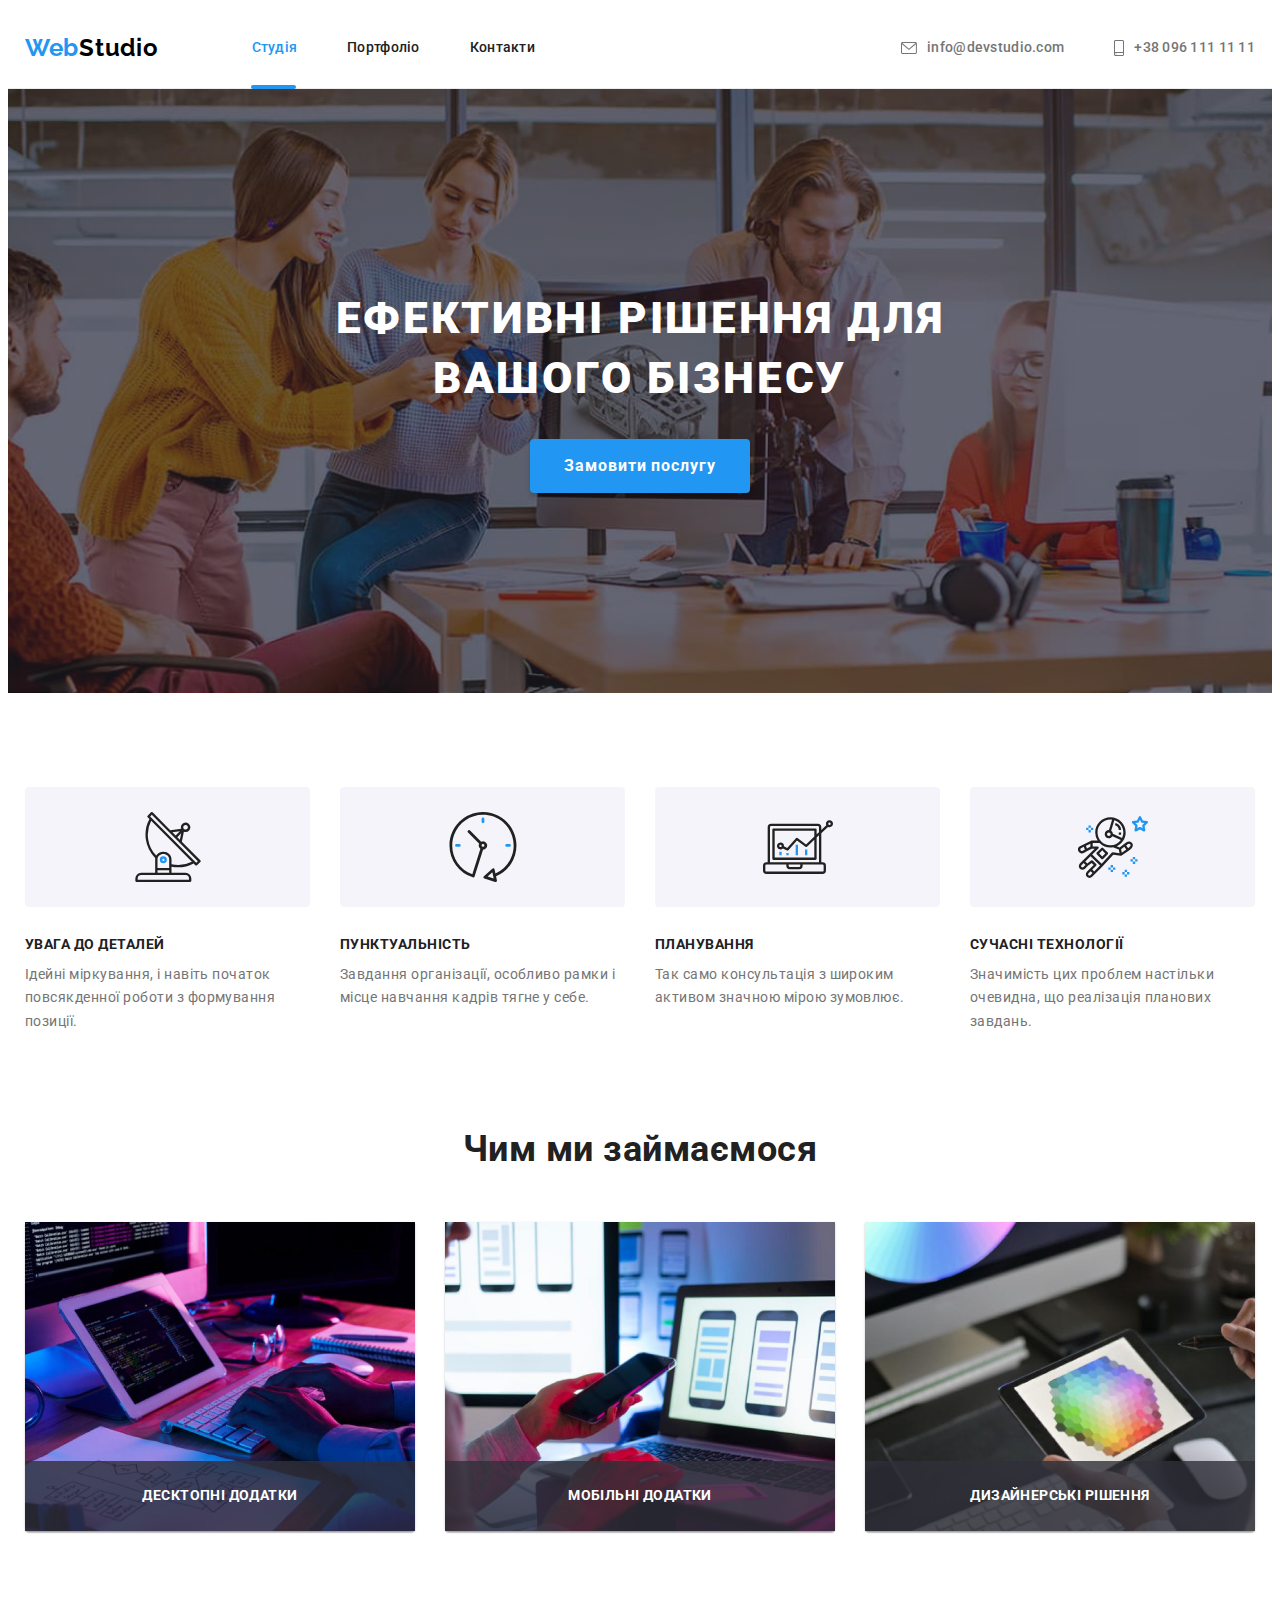
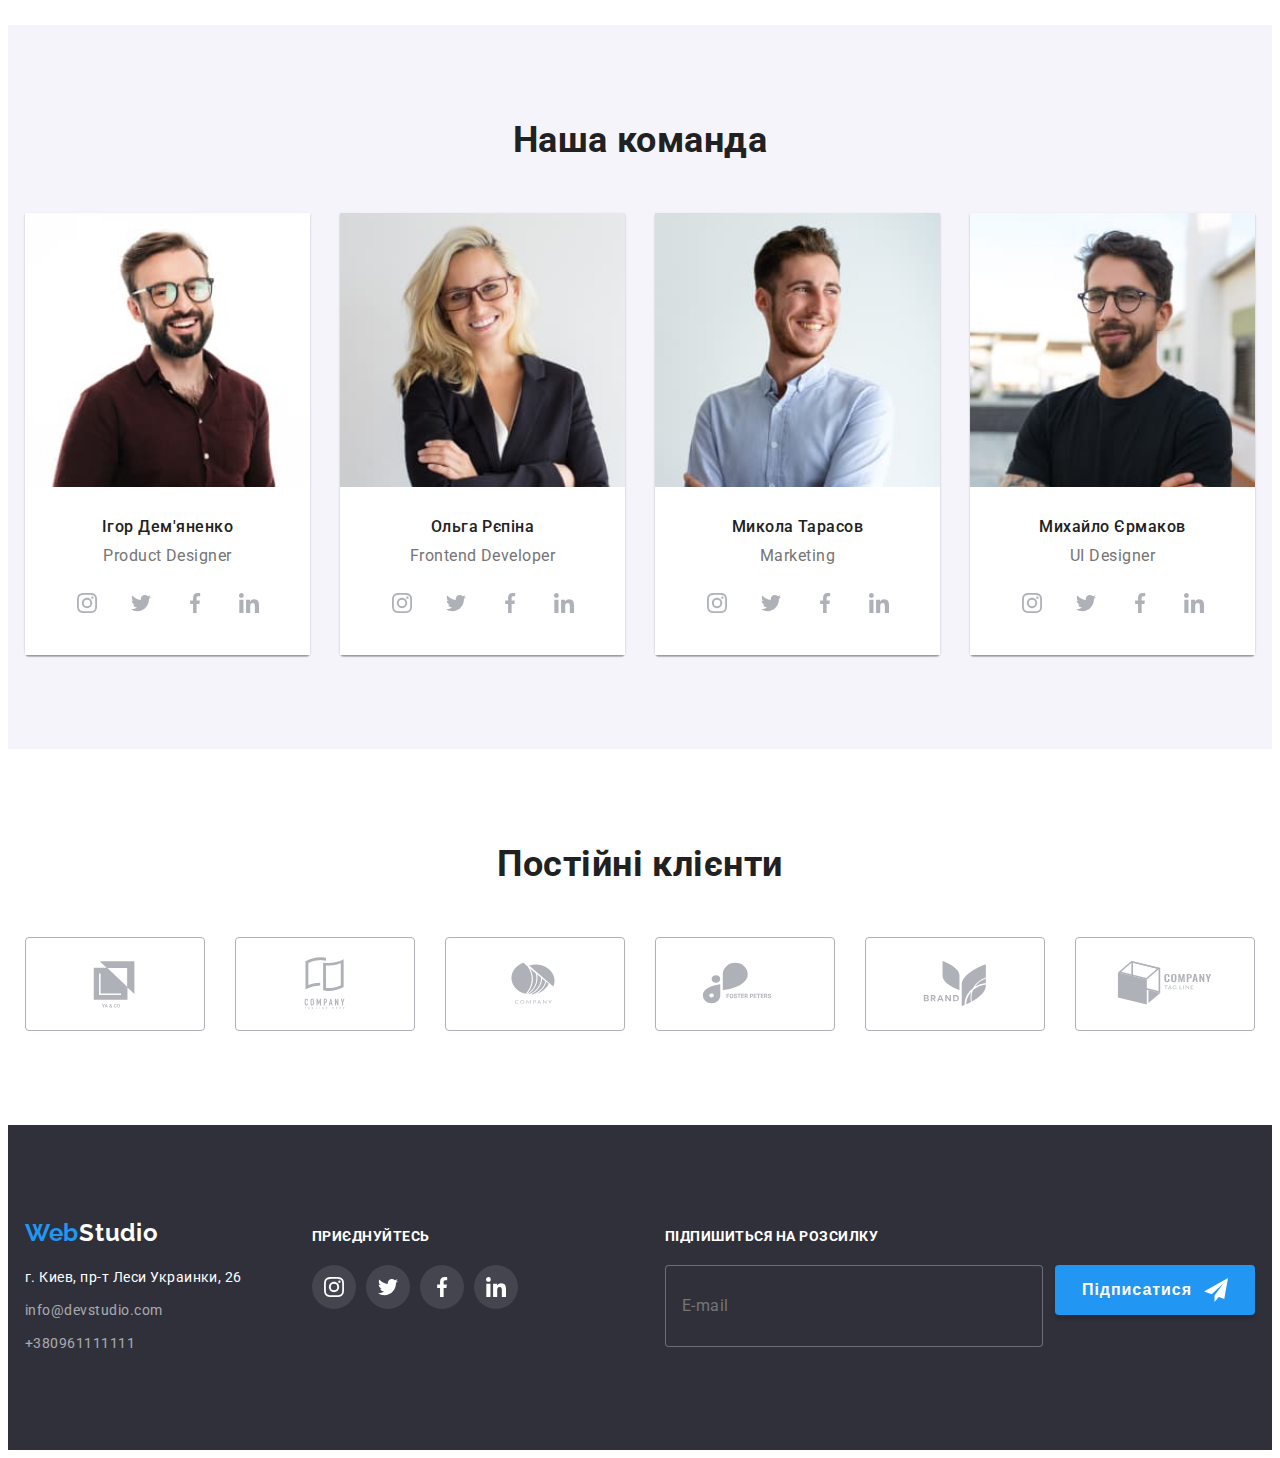
==== commit 654b9f3f: "attempt#2" ====
--- a/index.html
+++ b/index.html
@@ -50,7 +50,7 @@
                   <use href="./images/icons.svg#open-menu"></use>
                 </svg>
               </button>
-      
+       <!--Мобільне меню-->
               <div class="mob-menu is-hidden">
                 <div class="container">
                   <button class="btn-close" type="button">
@@ -132,7 +132,7 @@
               </div>
 
         </div>
-        <!--Мобільне меню-->
+       
         
         
     </header>
--- a/css/main.min.css
+++ b/css/main.min.css
@@ -1 +1 @@
-:root{--accent-color: #2196F3;--primmary-text-color: #757575;--secondary-text-color: #212121;--primary-bg-color:#F5F5F5;--secondary-bg-color:#F5F4FA;--secondary-color1: #2F303A;--secondary-color2: #000000;--secondary-color3:#FFFFFF;--decoration-color:#AFB1B8;--set-gap:30px;--set-shadow:0px 1px 3px rgba(0, 0, 0, 0.12), 0px 1px 1px rgba(0, 0, 0, 0.14), 0px 2px 1px rgba(0, 0, 0, 0.2);--timing-function: cubic-bezier(0.4, 0, 0.2, 1);--bg-gradient: rgba(47, 48, 58, 0.4)}.portfoliio__container,.footer__container,.clients__container,.team__container,.work__container,.features_container,.header__container{width:100%;padding-left:15px;padding-right:15px;margin:0 auto}@media screen and (min-width: 480px){.portfoliio__container,.footer__container,.clients__container,.team__container,.work__container,.features_container,.header__container{width:480px}}@media screen and (min-width: 768px){.portfoliio__container,.footer__container,.clients__container,.team__container,.work__container,.features_container,.header__container{width:768px}}@media screen and (min-width: 1200px){.portfoliio__container,.footer__container,.clients__container,.team__container,.work__container,.features_container,.header__container{width:1230px}}.project__link,.footer-contacts__link,.head-contacts__link,.navigation__link,.mob-menu-social-list__link,.mob-menu-connect-list__link--mail,.mob-menu-connect-list__link,.mob-menu-nav__link{text-decoration:none}.portfolio,.footer,.clients,.team,.work,.features{padding-top:60px;padding-bottom:60px}@media screen and (min-widh: 1200px){.portfolio,.footer,.clients,.team,.work,.features{padding-top:94px;padding-bottom:94px}}.portfolio__title,.content__title{position:absolute;width:1px;height:1px;margin:-1px;border:0;padding:0;white-space:nowrap;-webkit-clip-path:inset(100%);clip-path:inset(100%);clip:rect(0 0 0 0);overflow:hidden}.clients__title,.team__title,.work__title,.features__title{margin-bottom:30px;text-align:center;color:var(--secondary-text-color);font-weight:700;font-size:36px;line-height:1.2}@media screen and (min-width: 1200px){.clients__title,.team__title,.work__title,.features__title{margin-bottom:50px}}body{color:var(--primmary-text-color);font-family:Roboto,sans-serif;letter-spacing:.03em}p,h1,h2,h3,h4,h5,h6{margin:0}ul{margin:0;padding-left:0;list-style:none}img{display:block;max-width:100%;height:auto;width:100%}.mob-menu{position:fixed;top:0;right:0;z-index:10;width:100%;height:100%;padding:48px 40px;opacity:1;transform:translate(0, 0);background-color:var(--secondary-color3)}@media screen and (min-width: 768px){.mob-menu{display:none}}.mob-menu.is-hidden{transform:translateX(50%);visibility:hidden;opacity:0;pointer-events:none}.mob-menu .container{display:flex;flex-direction:column;justify-content:space-between;height:100%;overflow:auto}.mob-menu-nav__item:not(:last-child){margin-bottom:32px}.mob-menu-nav__link{transition:color 250ms var(--timing-function);font-weight:500;font-size:40px;line-height:1.17;letter-spacing:.02em;color:var(--secondary-text-color)}.mob-menu-nav__link:hover,.mob-menu-nav__link:focus{color:var(--accent-color)}.mob-menu-nav__link--current{color:var(--accent-color)}.mob-menu-connect-list{margin-bottom:64px}.mob-menu-connect-list__item:not(:last-child){margin-bottom:32px}.mob-menu-connect-list__link{font-weight:500;font-size:34px;line-height:17px;letter-spacing:.02em;color:var(--accent-color)}.mob-menu-connect-list__link--mail{transition:color 250ms var(--timing-function);font-weight:500;font-size:24px;line-height:1.16;letter-spacing:.02em;color:var(--primmary-text-color)}.mob-menu-connect-list__link--mail:hover,.mob-menu-connect-list__link--mail:focus{color:var(--accent-color)}.no-scroll{overflow:hidden}.logo{display:block;font-family:Raleway,sans-serif;font-weight:700;font-size:24px;line-height:1.16;letter-spacing:.03em;color:var(--accent-color);text-decoration:none}.Logo--black{color:var(--secondary-color2)}.logo--white{color:var(--secondary-color3)}@media screen and (min-width: 768px){.btn-open{display:none}}.btn-close,.btn-open{margin-left:auto;width:40px;height:40px;padding:0;background-color:rgba(0,0,0,0);border:none;cursor:pointer}.btn-close{position:absolute;top:10px;right:15px}.btn-close__icon,.btn-open__icon{transition:fill 250ms var(--timing-function);fill:var(--secondary-text-color)}.btn-close__icon:hover,.btn-close__icon:focus,.btn-open__icon:hover,.btn-open__icon:focus{fill:var(--accent-color)}.modal__button-close{display:flex;align-items:center;justify-content:center;position:absolute;width:30px;height:30px;top:8px;right:8px;border:1px solid rgba(0,0,0,.1);border-radius:50%;background-color:rgba(0,0,0,0);cursor:pointer}.modal__button-close:hover .modal__icon-close,.modal__button-close:focus .modal__icon-close{fill:var(--accent-color)}.agreement__button{display:block;margin-left:auto;margin-right:auto;margin-top:30px;font-family:inherit;color:var(--secondary-color3);min-width:200px;min-height:50px;background-color:var(--accent-color);box-shadow:0px 4px 4px rgba(0,0,0,.15);border-color:rgba(0,0,0,0);border-radius:4px;font-weight:700;font-size:16px;line-height:1.87;align-items:center;text-align:center;letter-spacing:.06em;cursor:pointer;transition:backround-color 250ms var(--timing-function)}.agreement__button:hover,.agreement__button:focus{background-color:#188ce8}.subscription__button{display:flex;justify-content:center;align-items:center;width:200px;height:50px;padding-top:10px;padding-bottom:10px;margin-left:auto;margin-right:auto;border-radius:4px;font-weight:700;font-size:16px;line-height:1.87px;letter-spacing:.06em;border-color:rgba(0,0,0,0);background-color:var(--accent-color);color:var(--secondary-color3);cursor:pointer;box-shadow:0px 4px 4px rgba(0,0,0,.15)}.project-filter__button{padding-top:6px;padding-right:22px;padding-bottom:6px;padding-left:22px;font-family:inherit;background-color:var(--secondary-bg-color);border-radius:4px;font-weight:500;font-size:16px;line-height:1.62;color:var(--secondary-text-color);border:none;transition:background-color 250ms var(--timing-function),color 250ms var(--timing-function),box-shadow 250ms var(--timing-function)}.project-filter__button:hover,.project-filter__button:focus{color:var(--secondary-color3);background:var(--accent-color);box-shadow:0px 3px 1px rgba(0,0,0,.1),0px 1px 2px rgba(0,0,0,.08),0px 2px 2px rgba(0,0,0,.12)}.project-filter__button:hover{cursor:pointer}.mob-menu-social-list{display:flex;flex-wrap:wrap}.mob-menu-social-list__item{padding-left:10px}.mob-menu-social-list__item:first-child{padding-left:0;padding-right:10px}.mob-menu-social-list__item:not(:last-child){padding-right:10px;border-right:1px solid rgba(33,33,33,.2)}.mob-menu-social-list__link{font-weight:500;font-size:18px;line-height:1.22;letter-spacing:.02em;color:var(--accent-color)}.social-networks{display:flex;gap:10px;margin-top:16px;align-items:center;justify-content:center;list-style:none}.social-networks__link{display:flex;align-items:center;justify-content:center;gap:10px;width:44px;height:44px;border-radius:50%;transition:background-color 250ms var(--timing-function)}.social-networks__link:hover,.social-networks__link:focus{background-color:var(--accent-color)}.social-networks__link:hover .social-networks__icon,.social-networks__link:focus .social-networks__icon{fill:var(--secondary-color3)}.social-networks__icon{fill:var(--decoration-color);transition:fill 250ms var(--timing-function)}.footer-social-networks{text-align:center;margin-bottom:60px}@media screen and (min-width: 768px){.footer-social-networks{margin-bottom:102px}}@media screen and (min-width: 1200px){.footer-social-networks{margin-bottom:0;margin-left:70px;text-align:left}}.footer-social-networks__text{display:block;margin-bottom:20px;font-weight:700;font-size:14px;line-height:1.14;text-transform:uppercase;color:var(--secondary-color3)}.footer-social-networks__list{display:flex;gap:10px;margin-top:20px;align-items:center;justify-content:center;list-style:none}.footer-social-networks__link{display:flex;align-items:center;justify-content:center;gap:10px;width:44px;height:44px;border-radius:50%;background-color:rgba(255,255,255,.1);transition:background-color 250ms var(--timing-function)}.footer-social-networks__link:hover,.footer-social-networks__link:focus{background-color:var(--accent-color)}.footer-social-networks__icon{fill:var(--secondary-color3)}.backdrop{position:fixed;top:0;left:0;width:100%;height:100%;background-color:rgba(0,0,0,.2);opacity:1;transition:opacity 250ms var(--timing-function),visibility 250ms var(--timing-function)}.backdrop.is-hidden .modal{transform:translate(-50%, -50%) scale(5) rotate(-360deg)}.is-hidden{opacity:0;visibility:hidden;pointer-events:none}@media screen and (min-width: 768px){.is-hidden{width:450px}}@media screen and (min-width: 1200px){.is-hidden{width:528px;height:581px}}.modal{position:absolute;top:50%;left:50%;padding:40px;opacity:1;transform:translate(-50%, -50%) scale(1) rotate(360deg);transition:transform 250ms var(--timing-function),opacity 250ms var(--timing-function);width:450px;height:609px;background-color:var(--secondary-color3);box-shadow:var(--set-shadow);border-radius:4px}@media screen and (min-width: 1200px){.modal{width:528px;height:581px}}.form{margin-left:auto;margin-right:auto}.form__text{margin-bottom:12px;font-family:"Roboto";font-style:normal;font-weight:700;font-size:20px;line-height:1.5;text-align:center;letter-spacing:.03em;color:var(--secondary-text-color)}@media screen and (min-width: 1200px){.form__text{line-height:1.15}}.form__field{position:relative;margin-bottom:10px}.form__label{display:flex;align-items:center;height:14px;margin-bottom:4px;font-family:"Roboto";font-style:normal;font-weight:400;font-size:12px;line-height:1.16;letter-spacing:.01em;color:var(--primmary-text-color)}.form__input{height:40px;width:100%;padding-left:42px;border:1px solid rgba(33,33,33,.2);border-radius:4px;cursor:pointer;transition:border 250ms var(--timing-function)}.form__input:hover,.form__input:focus{border:1px solid var(--accent-color)}.form__input:focus+.form__icon,.form__input:hover+.form__icon{fill:var(--accent-color)}.form__icon{position:absolute;top:50%;left:15px;transition:fiil 250ms var(--timing-function)}.form__icon:hover,.form__icon:focus{fill:var(--accent-color)}textarea{margin-left:auto;margin-right:auto;padding-top:12px;padding-left:16px;padding-right:16px;padding-bottom:12px;resize:none;width:370px;height:120px;font-weight:400;font-size:12px;line-height:1.16;letter-spacing:.01em;color:rgba(117,117,117,.5);border:1px solid rgba(33,33,33,.2);border-radius:4px;cursor:pointer;fill:currentColor;transition:border 250ms var(--timing-function)}@media screen and (min-width: 1200px){textarea{width:448px}}textarea:hover,textarea:focus{border:1px solid var(--accent-color)}.agreement{display:flex;align-items:center;justify-content:center;margin-top:20px;font-weight:400;font-size:14px;line-height:1.71;letter-spacing:.03em;color:var(--primmary-text-color)}.agreement__text{font-family:"Roboto";font-weight:400;font-size:12px;line-height:1.16;letter-spacing:.03em}@media screen and (min-width: 1200px){.agreement__text{font-size:14px;line-height:1.71}}.agreement__check{-webkit-appearance:none;-moz-appearance:none;appearance:none;position:absolute;width:1px;height:1px;margin:-1px;border:0;padding:0;clip:rect(0 0 0 0);overflow:hidden}.agreement__check:checked+.agreement__icon{border-color:var(--accent-color);background-color:var(--accent-color);background-image:url(../images/check-icon.svg);background-size:contain;background-origin:border-box}.agreement__icon{display:inline-block;width:16px;height:15px;margin-right:7px;border:2px solid var(--secondary-text-color);border-radius:2px;transition:background-color 250ms cubic-bezier(0.4, 0, 0.2, 1)}@media screen and (min-width: 1200px){.agreement__icon{margin-left:14px}}.agreement__link{color:var(--accent-color)}.header{display:flex;align-items:center;height:60px;background-color:var(--secondary-color3);border-bottom:1px solid #ececec}@media screen and (min-width: 768px){.header{height:80px}}.header__container{display:flex;align-items:center}@media screen and (max-width: 1200px){.header__container{justify-content:space-between}}.navigation__list,.head-contacts{display:flex;align-items:center}@media screen and (max-width: 767px){.navigation__list,.head-contacts{display:none}}@media screen and (min-width: 1200px){.navigation__list{margin-left:93px}}.navigation__item:not(:first-child){margin-left:50px}.navigation__link--current::after{content:"";position:absolute;display:block;left:0;bottom:0;margin:-1px;width:100%;height:4px;border-radius:2px;background-color:var(--accent-color)}.navigation__link{display:block;padding-top:32px;padding-bottom:32px;color:var(--secondary-text-color);font-weight:500;font-size:14px;line-height:1.14;letter-spacing:.02em;transition:color 250ms var(--timing-function)}.navigation__link:hover,.navigation__link:focus{color:var(--accent-color)}.navigation__item{position:relative}.navigation__item .navigation__link--current{color:var(--accent-color)}@media screen and (max-width: 1199px){.head-contacts{flex-direction:column;align-items:flex-start;justify-content:flex-start}}@media screen and (min-width: 1200px){.head-contacts{margin-left:auto}}.head-contacts__item:not(:first-child){margin-top:10px}@media screen and (min-width: 1200px){.head-contacts__item:not(:first-child){margin-left:50px}}.head-contacts__link{display:flex;align-items:center;justify-content:center;color:var(--primmary-text-color);transition:color 250ms var(--timing-function),fill 250ms cubic-bezier(0.4, 0, 0.2, 1);font-weight:500;font-size:12px;line-height:1.16;letter-spacing:.02em}@media screen and (min-width: 1200px){.head-contacts__link{font-size:14px;line-height:1.14}}.head-contacts__link:hover,.head-contacts__link:focus{color:var(--accent-color);fill:var(--accent-color)}.head-contacts__icon{margin-right:10px;fill:currentColor}.hero{height:400px;max-width:1600px;padding-top:118px;padding-bottom:118px;margin-left:auto;margin-right:auto;background-image:linear-gradient(to right, var(--bg-gradient), var(--bg-gradient)),url(/images/hero/mob-hero-img@1x.jpg);background-size:cover;background-repeat:no-repeat;background-position:center;text-align:center}@media(min-device-pixel-ratio: 2),(-webkit-min-device-pixel-ratio: 2),(min-resolution: 192dpi),(min-resolution: 2dppx){.hero{background-image:linear-gradient(to right, var(--bg-gradient), var(--bg-gradient)),url(/images/hero/mob-hero-img@2x.jpg)}}@media screen and (min-width: 768px){.hero{background-image:linear-gradient(to right, var(--bg-gradient), var(--bg-gradient)),url(/images/hero/tab-hero-img@1x.jpg)}}@media screen and (min-width: 768px)and (min-device-pixel-ratio: 2),screen and (min-width: 768px)and (-webkit-min-device-pixel-ratio: 2),screen and (min-width: 768px)and (min-resolution: 192dpi),screen and (min-width: 768px)and (min-resolution: 2dppx){.hero{background-image:linear-gradient(to right, var(--bg-gradient), var(--bg-gradient)),url(/images/hero/tab-hero-img@2x.jpg)}}@media screen and (min-width: 1200px){.hero{background-image:linear-gradient(to right, var(--bg-gradient), var(--bg-gradient)),url(/images/hero/desk-hero-img@1x.jpg)}}@media screen and (min-width: 1200px)and (min-device-pixel-ratio: 2),screen and (min-width: 1200px)and (-webkit-min-device-pixel-ratio: 2),screen and (min-width: 1200px)and (min-resolution: 192dpi),screen and (min-width: 1200px)and (min-resolution: 2dppx){.hero{background-image:linear-gradient(to right, var(--bg-gradient), var(--bg-gradient)),url(/images/hero/desk-hero-img@1x.jpg)}}.hero__title{margin-left:auto;margin-right:auto;max-width:360px;height:auto;font-weight:900;font-size:26px;line-height:1.61;text-align:center;letter-spacing:.06em;text-transform:uppercase;color:var(--secondary-color3)}@media screen and (min-width: 1200px){.hero__title{max-width:696px;font-size:44px;line-height:1.36}}.hero__button{margin-top:30px;display:inline-block;padding:10px 32px;font-family:inherit;color:var(--secondary-color3);min-width:216px;min-height:50px;background:var(--accent-color);box-shadow:0px 4px 4px rgba(0,0,0,.15);border-radius:4px;font-weight:700;font-size:16px;line-height:1.87;letter-spacing:.06em;border-color:rgba(0,0,0,0)}.hero__button:hover{cursor:pointer}.feature__list{display:flex;flex-wrap:wrap;margin-left:calc(-1*var(--set-gap));margin-top:calc(-1*var(--set-gap))}.feature__list .feature__item{width:100%;margin-left:var(--set-gap);margin-top:var(--set-gap);text-align:center}@media screen and (min-width: 768px){.feature__list .feature__item{flex-basis:calc(50% - var(--set-gap));margin-left:var(--set-gap);margin-top:var(--set-gap)}}@media screen and (min-width: 1200px){.feature__list .feature__item{flex-basis:calc(25% - var(--set-gap));margin-left:var(--set-gap);margin-top:var(--set-gap)}}.feature__icon{display:flex;max-width:450px;height:120px;border-radius:4px;align-items:center;justify-content:center;margin-bottom:30px;background-color:var(--secondary-bg-color)}.feature__title{font-weight:700;font-size:14px;line-height:1.14;color:var(--secondary-text-color)}.feature__description{text-align:left;max-width:100%;margin-top:10px;font-weight:400;font-size:14px;line-height:1.71;color:var(--primmary-text-color)}@media screen and (max-width: 1199px){.work{display:none}}.work__list{display:flex;flex-wrap:wrap;margin-left:calc(-1*var(--set-gap));margin-top:calc(-1*var(--set-gap))}.work__item{position:relative;flex-basis:calc(33.3333333333% - var(--set-gap));margin-left:var(--set-gap);margin-top:var(--set-gap);border-radius:0px 0px 4px 4px;box-shadow:var(--set-shadow)}.work__link{display:flex;position:relative}.work__direction{display:flex;align-items:center;justify-content:center;position:absolute;left:0;bottom:0;width:100%;height:70px;font-family:"Roboto";font-style:normal;font-weight:700;font-size:14px;line-height:1.14;letter-spacing:.03em;text-transform:uppercase;color:var(--secondary-color3);background:rgba(47,48,58,.8)}.team{background-color:var(--secondary-bg-color)}.team__list{display:flex;flex-wrap:wrap;margin-left:calc(-1*var(--set-gap));margin-top:calc(-1*var(--set-gap))}.team__item{margin-left:var(--set-gap);margin-top:var(--set-gap);text-align:center;border-radius:0px 0px 4px 4px;box-shadow:var(--set-shadow)}@media screen and (min-width: 768px){.team__item{flex-basis:calc(50% - var(--set-gap));margin-left:var(--set-gap);margin-top:var(--set-gap)}}@media screen and (min-width: 1200px){.team__item{flex-basis:calc(25% - var(--set-gap));margin-left:var(--set-gap);margin-top:var(--set-gap)}}.member__title{font-weight:500;font-size:16px;line-height:1.2;color:var(--secondary-text-color)}.member{padding-top:30px;padding-bottom:30px;background-color:var(--secondary-color3)}.member__specialization{margin-top:10px;font-weight:400;font-size:16px;line-height:1.2;color:var(--primmary-text-color)}.clients__list{display:flex;flex-wrap:wrap;align-items:center;justify-content:center;margin-left:calc(-1*var(--set-gap));margin-top:calc(-1*var(--set-gap))}.clients__list .client__item{position:relative;width:100%;margin-left:var(--set-gap);margin-top:var(--set-gap);text-align:center;flex-basis:calc(50% - var(--set-gap))}@media screen and (min-width: 768px){.clients__list .client__item{flex-basis:calc(33.3333333333% - var(--set-gap));margin-left:var(--set-gap);margin-top:var(--set-gap)}}@media screen and (min-width: 1200px){.clients__list .client__item{flex-basis:calc(16.6666666667% - var(--set-gap));margin-left:var(--set-gap);margin-top:var(--set-gap)}}.client__link{display:flex;align-items:center;justify-content:center;max-width:100%;height:auto;color:var(--decoration-color);border:1px solid var(--decoration-color);border-radius:4px;transition:color 250ms var(--timing-function)}.client__link:hover,.client__link:focus{color:var(--accent-color);border:1px solid var(--accent-color)}.client__icon{fill:currentColor}.footer{background-color:var(--secondary-color1)}.footer__container{display:flex;flex-wrap:wrap;align-items:center;justify-content:center}@media screen and (min-width: 768px){.footer__container{justify-content:space-around}}@media screen and (min-width: 1200px){.footer__container{align-items:baseline}}.footer__data{display:flex;flex-direction:column;align-items:center;width:100%;margin-bottom:60px}@media screen and (min-width: 768px){.footer__data{width:auto}}@media screen and (min-width: 1200px){.footer__data{margin-bottom:0;align-items:flex-start}}.footer-contacts{margin-top:20px}.footer-contacts__item{text-align:center}@media screen and (min-width: 1200px){.footer-contacts__item{text-align:left}}.footer-contacts__item:not(:last-child){margin-bottom:8px}@media screen and (min-width: 1200px){.footer-contacts__item:not(:last-child){margin-bottom:9px}}.footer-contacts__item>.map{color:var(--secondary-color3)}.footer-contacts__link{display:inline-block;font-style:normal;font-size:14px;line-height:1.71;color:rgba(255,255,255,.6);transition:color 250ms var(--timing-function)}.footer-contacts__link:hover,.footer-contacts__link:focus{color:var(--accent-color)}.subscription{text-align:center;display:block;justify-content:center}@media screen and (min-width: 1200px){.subscription{margin-left:auto;text-align:left}}.subscription-form{display:flex;flex-wrap:wrap;justify-content:center}.subscription__input{margin-bottom:20px;width:100%;height:50px;padding-left:16px;padding-top:15px;padding-bottom:15px;border:1px solid rgba(255,255,255,.3);border-radius:4px;background-color:var(--secondary-color1);font-family:"Roboto";font-weight:400;font-size:16px;line-height:1.25;letter-spacing:.03em;color:rgba(255,255,255,.6)}@media screen and (min-width: 1200px){.subscription__input{width:358px;margin-right:12px}}.subscription__text{display:flex;align-items:center}.subscription__icon{margin-left:12px}.portfolio{background-color:var(--secondary-color3)}.project-filter__list{display:flex;justify-content:center;margin-bottom:50px}.project-filter__list>li:not(:first-child){margin-left:8px}.project__list{display:flex;flex-wrap:wrap;margin-left:calc(-1*var(--set-gap));margin-top:calc(-1*var(--set-gap))}.project__item{flex-basis:calc(33.3333333333% - var(--set-gap));margin-left:var(--set-gap);margin-top:var(--set-gap)}.project__thumb{display:block;position:relative;overflow:hidden}.project__thumb::before{display:inline-block;content:"";position:absolute;top:0;left:0;width:100%;height:100%;background:rgba(33,150,243,.9);transform:translateY(100%);transition:transform 250ms var(--timing-function)}.project__description{display:block;position:absolute;top:50%;left:50%;transform:translate(-50%, 150%);transition:transform 250ms var(--timing-function);width:100%;overflow:auto;padding-left:24px;padding-right:24px;font-family:"Roboto";font-style:normal;font-weight:400;font-size:18px;line-height:1.55;letter-spacing:.03em;color:var(--secondary-color3)}.project__content{border-left:1px solid #eee;border-bottom:1px solid #eee;border-right:1px solid #eee;padding-top:20px;padding-right:24px;padding-bottom:20px;padding-left:24px}.project__title{font-weight:700;font-size:18px;line-height:2;color:var(--secondary-text-color);letter-spacing:.06em}.project__type{margin-top:4px;font-size:16px;line-height:1.87;color:var(--primmary-text-color)}.project__link{display:block;position:relative;text-decoration:none;transition:box-shadow 250ms var(--timing-function)}.project__link:hover,.project__link:focus{box-shadow:0px 1px 1px rgba(0,0,0,.12),0px 4px 4px rgba(0,0,0,.06),1px 4px 6px rgba(0,0,0,.16)}.project__link:hover .project__thumb::before{transform:translateY(0)}.project__link:hover .project__description{transform:translate(-50%, -50%)}/*# sourceMappingURL=main.min.css.map */+:root{--accent-color: #2196F3;--primmary-text-color: #757575;--secondary-text-color: #212121;--primary-bg-color:#F5F5F5;--secondary-bg-color:#F5F4FA;--secondary-color1: #2F303A;--secondary-color2: #000000;--secondary-color3:#FFFFFF;--decoration-color:#AFB1B8;--set-gap:30px;--set-shadow:0px 1px 3px rgba(0, 0, 0, 0.12), 0px 1px 1px rgba(0, 0, 0, 0.14), 0px 2px 1px rgba(0, 0, 0, 0.2);--timing-function: cubic-bezier(0.4, 0, 0.2, 1);--bg-gradient: rgba(47, 48, 58, 0.4)}.portfoliio__container,.footer__container,.clients__container,.team__container,.work__container,.features_container,.header__container{width:100%;padding-left:15px;padding-right:15px;margin:0 auto}@media screen and (min-width: 480px){.portfoliio__container,.footer__container,.clients__container,.team__container,.work__container,.features_container,.header__container{width:480px}}@media screen and (min-width: 768px){.portfoliio__container,.footer__container,.clients__container,.team__container,.work__container,.features_container,.header__container{width:768px}}@media screen and (min-width: 1200px){.portfoliio__container,.footer__container,.clients__container,.team__container,.work__container,.features_container,.header__container{width:1230px}}.project__link,.footer-contacts__link,.head-contacts__link,.navigation__link,.mob-menu-social-list__link,.mob-menu-connect-list__link--mail,.mob-menu-connect-list__link,.mob-menu-nav__link{text-decoration:none}.portfolio,.footer,.clients,.team,.work,.features{padding-top:60px;padding-bottom:60px}@media screen and (min-width: 1200px){.portfolio,.footer,.clients,.team,.work,.features{padding-top:94px;padding-bottom:94px}}.portfolio__title,.content__title{position:absolute;width:1px;height:1px;margin:-1px;border:0;padding:0;white-space:nowrap;-webkit-clip-path:inset(100%);clip-path:inset(100%);clip:rect(0 0 0 0);overflow:hidden}.clients__title,.team__title,.work__title{margin-bottom:30px;text-align:center;color:var(--secondary-text-color);font-weight:700;font-size:36px;line-height:1.2}@media screen and (min-width: 1200px){.clients__title,.team__title,.work__title{margin-bottom:50px}}body{color:var(--primmary-text-color);font-family:Roboto,sans-serif;letter-spacing:.03em}p,h1,h2,h3,h4,h5,h6{margin:0}ul{margin:0;padding-left:0;list-style:none}img{display:block;max-width:100%;height:auto;width:100%}.mob-menu{position:fixed;top:0;right:0;z-index:10;width:100%;height:100%;padding:48px 40px;opacity:1;transform:translate(0, 0);background-color:var(--secondary-color3)}@media screen and (min-width: 768px){.mob-menu{display:none}}.mob-menu.is-hidden{transform:translateX(50%);visibility:hidden;opacity:0;pointer-events:none}.mob-menu .container{display:flex;flex-direction:column;justify-content:space-between;height:100%;overflow:auto}.mob-menu-nav__item:not(:last-child){margin-bottom:32px}.mob-menu-nav__link{transition:color 250ms var(--timing-function);font-weight:500;font-size:40px;line-height:1.17;letter-spacing:.02em;color:var(--secondary-text-color)}.mob-menu-nav__link:hover,.mob-menu-nav__link:focus{color:var(--accent-color)}.mob-menu-nav__link--current{color:var(--accent-color)}.mob-menu-connect-list{margin-bottom:64px}.mob-menu-connect-list__item:not(:last-child){margin-bottom:32px}.mob-menu-connect-list__link{font-weight:500;font-size:34px;line-height:17px;letter-spacing:.02em;color:var(--accent-color)}.mob-menu-connect-list__link--mail{transition:color 250ms var(--timing-function);font-weight:500;font-size:24px;line-height:1.16;letter-spacing:.02em;color:var(--primmary-text-color)}.mob-menu-connect-list__link--mail:hover,.mob-menu-connect-list__link--mail:focus{color:var(--accent-color)}.no-scroll{overflow:hidden}.logo{display:block;font-family:Raleway,sans-serif;font-weight:700;font-size:24px;line-height:1.16;letter-spacing:.03em;color:var(--accent-color);text-decoration:none}.Logo--black{color:var(--secondary-color2)}.logo--white{color:var(--secondary-color3)}@media screen and (min-width: 768px){.btn-open{display:none}}.btn-close,.btn-open{margin-left:auto;width:40px;height:40px;padding:0;background-color:rgba(0,0,0,0);border:none;cursor:pointer}.btn-close{position:absolute;top:10px;right:15px}.btn-close__icon,.btn-open__icon{transition:fill 250ms var(--timing-function);fill:var(--secondary-text-color)}.btn-close__icon:hover,.btn-close__icon:focus,.btn-open__icon:hover,.btn-open__icon:focus{fill:var(--accent-color)}.modal__button-close{display:flex;align-items:center;justify-content:center;position:absolute;width:30px;height:30px;top:8px;right:8px;border:1px solid rgba(0,0,0,.1);border-radius:50%;background-color:rgba(0,0,0,0);cursor:pointer}.modal__button-close:hover .modal__icon-close,.modal__button-close:focus .modal__icon-close{fill:var(--accent-color)}.agreement__button{display:block;margin-left:auto;margin-right:auto;margin-top:30px;font-family:inherit;color:var(--secondary-color3);min-width:200px;min-height:50px;background-color:var(--accent-color);box-shadow:0px 4px 4px rgba(0,0,0,.15);border-color:rgba(0,0,0,0);border-radius:4px;font-weight:700;font-size:16px;line-height:1.87;align-items:center;text-align:center;letter-spacing:.06em;cursor:pointer;transition:backround-color 250ms var(--timing-function)}.agreement__button:hover,.agreement__button:focus{background-color:#188ce8}.subscription__button{display:flex;justify-content:center;align-items:center;width:200px;height:50px;padding-top:10px;padding-bottom:10px;margin-left:auto;margin-right:auto;border-radius:4px;font-weight:700;font-size:16px;line-height:1.87px;letter-spacing:.06em;border-color:rgba(0,0,0,0);background-color:var(--accent-color);color:var(--secondary-color3);cursor:pointer;box-shadow:0px 4px 4px rgba(0,0,0,.15)}.project-filter__button{padding-top:6px;padding-right:22px;padding-bottom:6px;padding-left:22px;font-family:inherit;background-color:var(--secondary-bg-color);border-radius:4px;font-weight:500;font-size:16px;line-height:1.62;color:var(--secondary-text-color);border:none;transition:background-color 250ms var(--timing-function),color 250ms var(--timing-function),box-shadow 250ms var(--timing-function)}.project-filter__button:hover,.project-filter__button:focus{color:var(--secondary-color3);background:var(--accent-color);box-shadow:0px 3px 1px rgba(0,0,0,.1),0px 1px 2px rgba(0,0,0,.08),0px 2px 2px rgba(0,0,0,.12)}.project-filter__button:hover{cursor:pointer}.mob-menu-social-list{display:flex;flex-wrap:wrap}.mob-menu-social-list__item{padding-left:10px}.mob-menu-social-list__item:first-child{padding-left:0;padding-right:10px}.mob-menu-social-list__item:not(:last-child){padding-right:10px;border-right:1px solid rgba(33,33,33,.2)}.mob-menu-social-list__link{font-weight:500;font-size:18px;line-height:1.22;letter-spacing:.02em;color:var(--accent-color)}.social-networks{display:flex;gap:10px;margin-top:16px;align-items:center;justify-content:center;list-style:none}.social-networks__link{display:flex;align-items:center;justify-content:center;gap:10px;width:44px;height:44px;border-radius:50%;transition:background-color 250ms var(--timing-function)}.social-networks__link:hover,.social-networks__link:focus{background-color:var(--accent-color)}.social-networks__link:hover .social-networks__icon,.social-networks__link:focus .social-networks__icon{fill:var(--secondary-color3)}.social-networks__icon{fill:var(--decoration-color);transition:fill 250ms var(--timing-function)}.footer-social-networks{text-align:center;margin-bottom:60px}@media screen and (min-width: 768px){.footer-social-networks{margin-bottom:102px}}@media screen and (min-width: 1200px){.footer-social-networks{margin-bottom:0;margin-left:70px;text-align:left}}.footer-social-networks__text{display:block;margin-bottom:20px;font-weight:700;font-size:14px;line-height:1.14;text-transform:uppercase;color:var(--secondary-color3)}.footer-social-networks__list{display:flex;gap:10px;margin-top:20px;align-items:center;justify-content:center;list-style:none}.footer-social-networks__link{display:flex;align-items:center;justify-content:center;gap:10px;width:44px;height:44px;border-radius:50%;background-color:rgba(255,255,255,.1);transition:background-color 250ms var(--timing-function)}.footer-social-networks__link:hover,.footer-social-networks__link:focus{background-color:var(--accent-color)}.footer-social-networks__icon{fill:var(--secondary-color3)}.backdrop{position:fixed;top:0;left:0;width:100%;height:100%;background-color:rgba(0,0,0,.2);opacity:1;transition:opacity 250ms var(--timing-function),visibility 250ms var(--timing-function)}.backdrop.is-hidden .modal{transform:translate(-50%, -50%) scale(5) rotate(-360deg)}.is-hidden{opacity:0;visibility:hidden;pointer-events:none}@media screen and (min-width: 768px){.is-hidden{width:450px}}@media screen and (min-width: 1200px){.is-hidden{width:528px;height:581px}}.modal{position:absolute;top:50%;left:50%;padding:40px;opacity:1;transform:translate(-50%, -50%) scale(1) rotate(360deg);transition:transform 250ms var(--timing-function),opacity 250ms var(--timing-function);width:calc(100vw - 30px);height:auto;background-color:var(--secondary-color3);box-shadow:var(--set-shadow);border-radius:4px}@media screen and (min-width: 480px){.modal{width:450px;height:609px}}@media screen and (min-width: 1200px){.modal{width:528px;height:581px}}.form{margin-left:auto;margin-right:auto}.form__text{margin-bottom:12px;font-family:"Roboto";font-style:normal;font-weight:700;font-size:20px;line-height:1.5;text-align:center;letter-spacing:.03em;color:var(--secondary-text-color)}@media screen and (min-width: 1200px){.form__text{line-height:1.15}}.form__field{position:relative;margin-bottom:10px}.form__label{display:flex;align-items:center;height:14px;margin-bottom:4px;font-family:"Roboto";font-style:normal;font-weight:400;font-size:12px;line-height:1.16;letter-spacing:.01em;color:var(--primmary-text-color)}.form__input{height:40px;width:100%;padding-left:42px;border:1px solid rgba(33,33,33,.2);border-radius:4px;cursor:pointer;transition:border 250ms var(--timing-function)}.form__input:hover,.form__input:focus{border:1px solid var(--accent-color)}.form__input:focus+.form__icon,.form__input:hover+.form__icon{fill:var(--accent-color)}.form__icon{position:absolute;top:50%;left:15px;transition:fiil 250ms var(--timing-function)}.form__icon:hover,.form__icon:focus{fill:var(--accent-color)}textarea{margin-left:auto;margin-right:auto;padding-top:12px;padding-left:16px;padding-right:16px;padding-bottom:12px;resize:none;width:100%;height:120px;font-weight:400;font-size:12px;line-height:1.16;letter-spacing:.01em;color:rgba(117,117,117,.5);border:1px solid rgba(33,33,33,.2);border-radius:4px;cursor:pointer;fill:currentColor;transition:border 250ms var(--timing-function)}textarea:hover,textarea:focus{border:1px solid var(--accent-color)}.agreement{display:flex;align-items:center;justify-content:center;margin-top:20px;font-weight:400;font-size:14px;line-height:1.71;letter-spacing:.03em;color:var(--primmary-text-color)}.agreement__text{font-family:"Roboto";font-weight:400;font-size:12px;line-height:1.16;letter-spacing:.03em}@media screen and (min-width: 1200px){.agreement__text{font-size:14px;line-height:1.71}}.agreement__check{-webkit-appearance:none;-moz-appearance:none;appearance:none;position:absolute;width:1px;height:1px;margin:-1px;border:0;padding:0;clip:rect(0 0 0 0);overflow:hidden}.agreement__check:checked+.agreement__icon{border-color:var(--accent-color);background-color:var(--accent-color);background-image:url(../images/check-icon.svg);background-size:contain;background-origin:border-box}.agreement__icon{display:inline-block;width:16px;height:15px;margin-right:7px;border:2px solid var(--secondary-text-color);border-radius:2px;transition:background-color 250ms cubic-bezier(0.4, 0, 0.2, 1)}@media screen and (min-width: 1200px){.agreement__icon{margin-left:14px}}.agreement__link{color:var(--accent-color)}.header{display:flex;align-items:center;height:60px;background-color:var(--secondary-color3);border-bottom:1px solid #ececec}@media screen and (min-width: 768px){.header{height:80px}}.header__container{display:flex;align-items:center}@media screen and (max-width: 1200px){.header__container{justify-content:space-between}}.navigation__list,.head-contacts{display:flex;align-items:center}@media screen and (max-width: 767px){.navigation__list,.head-contacts{display:none}}@media screen and (min-width: 1200px){.navigation__list{margin-left:93px}}.navigation__item:not(:first-child){margin-left:50px}.navigation__link--current::after{content:"";position:absolute;display:block;left:0;bottom:0;margin:-1px;width:100%;height:4px;border-radius:2px;background-color:var(--accent-color)}.navigation__link{display:block;padding-top:32px;padding-bottom:32px;color:var(--secondary-text-color);font-weight:500;font-size:14px;line-height:1.14;letter-spacing:.02em;transition:color 250ms var(--timing-function)}.navigation__link:hover,.navigation__link:focus{color:var(--accent-color)}.navigation__item{position:relative}.navigation__item .navigation__link--current{color:var(--accent-color)}@media screen and (max-width: 1199px){.head-contacts{flex-direction:column;align-items:flex-start;justify-content:flex-start}}@media screen and (min-width: 1200px){.head-contacts{margin-left:auto}}.head-contacts__item:not(:first-child){margin-top:10px}@media screen and (min-width: 1200px){.head-contacts__item:not(:first-child){margin-left:50px;margin-top:0}}.head-contacts__link{display:flex;align-items:center;justify-content:center;color:var(--primmary-text-color);transition:color 250ms var(--timing-function),fill 250ms cubic-bezier(0.4, 0, 0.2, 1);font-weight:500;font-size:12px;line-height:1.16;letter-spacing:.02em}@media screen and (min-width: 1200px){.head-contacts__link{font-size:14px;line-height:1.14}}.head-contacts__link:hover,.head-contacts__link:focus{color:var(--accent-color);fill:var(--accent-color)}.head-contacts__icon{margin-right:10px;fill:currentColor}.hero{max-width:1600px;height:100%;padding-top:118px;padding-bottom:118px;margin-left:auto;margin-right:auto;background-image:linear-gradient(to right, var(--bg-gradient), var(--bg-gradient)),url(../images/hero/mob-hero-img@1x.jpg);background-size:cover;background-repeat:no-repeat;background-position:center;text-align:center}@media(min-device-pixel-ratio: 2),(-webkit-min-device-pixel-ratio: 2),(min-resolution: 192dpi),(min-resolution: 2dppx){.hero{background-image:linear-gradient(to right, var(--bg-gradient), var(--bg-gradient)),url(../images/hero/mob-hero-img@2x.jpg)}}@media screen and (min-width: 768px){.hero{background-image:linear-gradient(to right, var(--bg-gradient), var(--bg-gradient)),url(../images/hero/tab-hero-img@1x.jpg)}}@media screen and (min-width: 768px)and (min-device-pixel-ratio: 2),screen and (min-width: 768px)and (-webkit-min-device-pixel-ratio: 2),screen and (min-width: 768px)and (min-resolution: 192dpi),screen and (min-width: 768px)and (min-resolution: 2dppx){.hero{background-image:linear-gradient(to right, var(--bg-gradient), var(--bg-gradient)),url(../images/hero/tab-hero-img@2x.jpg)}}@media screen and (min-width: 1200px){.hero{background-image:linear-gradient(to right, var(--bg-gradient), var(--bg-gradient)),url(../images/hero/desk-hero-img@1x.jpg);padding-top:200px;padding-bottom:200px}}@media screen and (min-width: 1200px)and (min-device-pixel-ratio: 2),screen and (min-width: 1200px)and (-webkit-min-device-pixel-ratio: 2),screen and (min-width: 1200px)and (min-resolution: 192dpi),screen and (min-width: 1200px)and (min-resolution: 2dppx){.hero{background-image:linear-gradient(to right, var(--bg-gradient), var(--bg-gradient)),url(../images/hero/desk-hero-img@1x.jpg)}}.hero__title{margin-left:auto;margin-right:auto;max-width:360px;height:auto;font-weight:900;font-size:26px;line-height:1.61;text-align:center;letter-spacing:.06em;text-transform:uppercase;color:var(--secondary-color3)}@media screen and (min-width: 1200px){.hero__title{max-width:696px;font-size:44px;line-height:1.36}}.hero__button{margin-top:30px;display:inline-block;padding:10px 32px;font-family:inherit;color:var(--secondary-color3);min-width:216px;min-height:50px;background:var(--accent-color);box-shadow:0px 4px 4px rgba(0,0,0,.15);border-radius:4px;font-weight:700;font-size:16px;line-height:1.87;letter-spacing:.06em;border-color:rgba(0,0,0,0)}.hero__button:hover{cursor:pointer}.features{padding-bottom:0}.feature__list{display:flex;flex-wrap:wrap;margin-left:calc(-1*var(--set-gap));margin-top:calc(-1*var(--set-gap))}.feature__list .feature__item{width:100%;margin-left:var(--set-gap);margin-top:var(--set-gap);text-align:center}@media screen and (min-width: 768px){.feature__list .feature__item{flex-basis:calc(50% - var(--set-gap));margin-left:var(--set-gap);margin-top:var(--set-gap);text-align:left}}@media screen and (min-width: 1200px){.feature__list .feature__item{flex-basis:calc(25% - var(--set-gap));margin-left:var(--set-gap);margin-top:var(--set-gap);text-align:left}}.feature__icon{display:flex;max-width:450px;height:120px;border-radius:4px;align-items:center;justify-content:center;margin-bottom:30px;background-color:var(--secondary-bg-color)}.feature__title{font-weight:700;font-size:14px;line-height:1.14;color:var(--secondary-text-color)}.feature__description{text-align:left;max-width:100%;margin-top:10px;font-weight:400;font-size:14px;line-height:1.71;color:var(--primmary-text-color)}@media screen and (max-width: 1199px){.work{display:none}}.work__list{display:flex;flex-wrap:wrap;margin-left:calc(-1*var(--set-gap));margin-top:calc(-1*var(--set-gap))}.work__item{position:relative;flex-basis:calc(33.3333333333% - var(--set-gap));margin-left:var(--set-gap);margin-top:var(--set-gap);border-radius:0px 0px 4px 4px;box-shadow:var(--set-shadow)}.work__link{display:flex;position:relative}.work__direction{display:flex;align-items:center;justify-content:center;position:absolute;left:0;bottom:0;width:100%;height:70px;font-family:"Roboto";font-style:normal;font-weight:700;font-size:14px;line-height:1.14;letter-spacing:.03em;text-transform:uppercase;color:var(--secondary-color3);background:rgba(47,48,58,.8)}.team{background-color:var(--secondary-bg-color)}.team__list{display:flex;flex-wrap:wrap;margin-left:calc(-1*var(--set-gap));margin-top:calc(-1*var(--set-gap))}.team__item{margin-left:var(--set-gap);margin-top:var(--set-gap);text-align:center;border-radius:0px 0px 4px 4px;box-shadow:var(--set-shadow)}@media screen and (min-width: 768px){.team__item{flex-basis:calc(50% - var(--set-gap));margin-left:var(--set-gap);margin-top:var(--set-gap)}}@media screen and (min-width: 1200px){.team__item{flex-basis:calc(25% - var(--set-gap));margin-left:var(--set-gap);margin-top:var(--set-gap)}}.member__title{font-weight:500;font-size:16px;line-height:1.2;color:var(--secondary-text-color)}.member{padding-top:30px;padding-bottom:30px;background-color:var(--secondary-color3)}.member__specialization{margin-top:10px;font-weight:400;font-size:16px;line-height:1.2;color:var(--primmary-text-color)}.clients__list{display:flex;flex-wrap:wrap;align-items:center;justify-content:center;margin-left:calc(-1*var(--set-gap));margin-top:calc(-1*var(--set-gap))}.clients__list .client__item{position:relative;width:100%;margin-left:var(--set-gap);margin-top:var(--set-gap);text-align:center;flex-basis:calc(50% - var(--set-gap))}@media screen and (min-width: 768px){.clients__list .client__item{flex-basis:calc(33.3333333333% - var(--set-gap));margin-left:var(--set-gap);margin-top:var(--set-gap)}}@media screen and (min-width: 1200px){.clients__list .client__item{flex-basis:calc(16.6666666667% - var(--set-gap));margin-left:var(--set-gap);margin-top:var(--set-gap)}}.client__link{display:flex;align-items:center;justify-content:center;max-width:100%;height:92px;color:var(--decoration-color);border:1px solid var(--decoration-color);border-radius:4px;transition:color 250ms var(--timing-function)}.client__link:hover,.client__link:focus{color:var(--accent-color);border:1px solid var(--accent-color)}.client__icon{fill:currentColor}.footer{background-color:var(--secondary-color1)}.footer__container{display:flex;flex-wrap:wrap;align-items:center;justify-content:center}@media screen and (min-width: 768px){.footer__container{justify-content:space-around}}@media screen and (min-width: 1200px){.footer__container{align-items:baseline}}.footer__data{display:flex;flex-direction:column;align-items:center;width:100%;margin-bottom:60px}@media screen and (min-width: 768px){.footer__data{width:auto}}@media screen and (min-width: 1200px){.footer__data{margin-bottom:0;align-items:flex-start}}.footer-contacts{margin-top:20px}.footer-contacts__item{text-align:center}@media screen and (min-width: 1200px){.footer-contacts__item{text-align:left}}.footer-contacts__item:not(:last-child){margin-bottom:8px}@media screen and (min-width: 1200px){.footer-contacts__item:not(:last-child){margin-bottom:9px}}.footer-contacts__item>.map{color:var(--secondary-color3)}.footer-contacts__link{display:inline-block;font-style:normal;font-size:14px;line-height:1.71;color:rgba(255,255,255,.6);transition:color 250ms var(--timing-function)}.footer-contacts__link:hover,.footer-contacts__link:focus{color:var(--accent-color)}.subscription{text-align:center;display:block;justify-content:center}@media screen and (min-width: 1200px){.subscription{margin-left:auto;text-align:left}}.subscription-form{display:flex;flex-wrap:wrap;justify-content:center}.subscription__input{margin-bottom:20px;width:100%;height:50px;padding-left:16px;padding-top:15px;padding-bottom:15px;border:1px solid rgba(255,255,255,.3);border-radius:4px;background-color:var(--secondary-color1);font-family:"Roboto";font-weight:400;font-size:16px;line-height:1.25;letter-spacing:.03em;color:rgba(255,255,255,.6)}@media screen and (min-width: 1200px){.subscription__input{width:358px;margin-right:12px;margin-bottom:0}}.subscription__text{display:flex;align-items:center}.subscription__icon{margin-left:12px}.portfolio{background-color:var(--secondary-color3)}.project-filter__list{display:flex;justify-content:center;margin-bottom:50px}.project-filter__list>li:not(:first-child){margin-left:8px}.project__list{display:flex;flex-wrap:wrap;margin-left:calc(-1*var(--set-gap));margin-top:calc(-1*var(--set-gap))}.project__item{flex-basis:calc(33.3333333333% - var(--set-gap));margin-left:var(--set-gap);margin-top:var(--set-gap)}.project__thumb{display:block;position:relative;overflow:hidden}.project__thumb::before{display:inline-block;content:"";position:absolute;top:0;left:0;width:100%;height:100%;background:rgba(33,150,243,.9);transform:translateY(100%);transition:transform 250ms var(--timing-function)}.project__description{display:block;position:absolute;top:50%;left:50%;transform:translate(-50%, 150%);transition:transform 250ms var(--timing-function);width:100%;overflow:auto;padding-left:24px;padding-right:24px;font-family:"Roboto";font-style:normal;font-weight:400;font-size:18px;line-height:1.55;letter-spacing:.03em;color:var(--secondary-color3)}.project__content{border-left:1px solid #eee;border-bottom:1px solid #eee;border-right:1px solid #eee;padding-top:20px;padding-right:24px;padding-bottom:20px;padding-left:24px}.project__title{font-weight:700;font-size:18px;line-height:2;color:var(--secondary-text-color);letter-spacing:.06em}.project__type{margin-top:4px;font-size:16px;line-height:1.87;color:var(--primmary-text-color)}.project__link{display:block;position:relative;text-decoration:none;transition:box-shadow 250ms var(--timing-function)}.project__link:hover,.project__link:focus{box-shadow:0px 1px 1px rgba(0,0,0,.12),0px 4px 4px rgba(0,0,0,.06),1px 4px 6px rgba(0,0,0,.16)}.project__link:hover .project__thumb::before{transform:translateY(0)}.project__link:hover .project__description{transform:translate(-50%, -50%)}/*# sourceMappingURL=main.min.css.map */